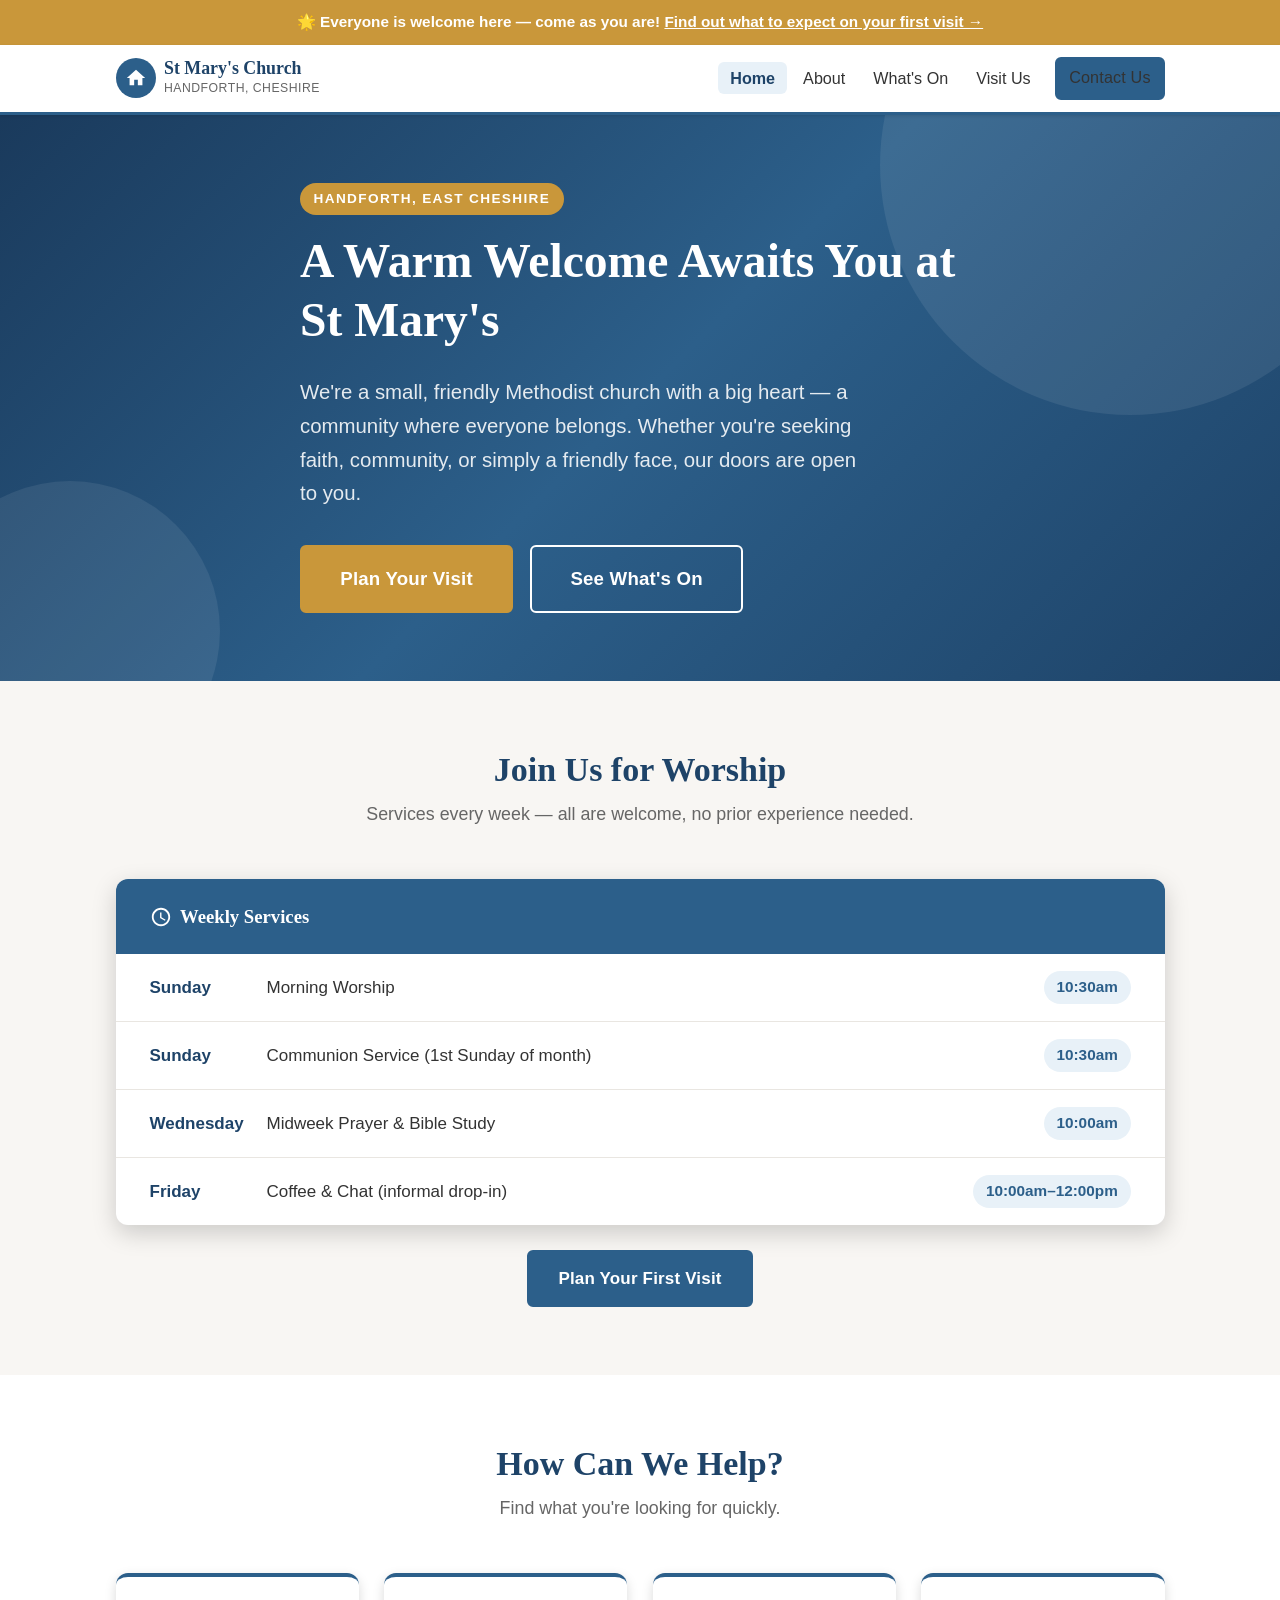
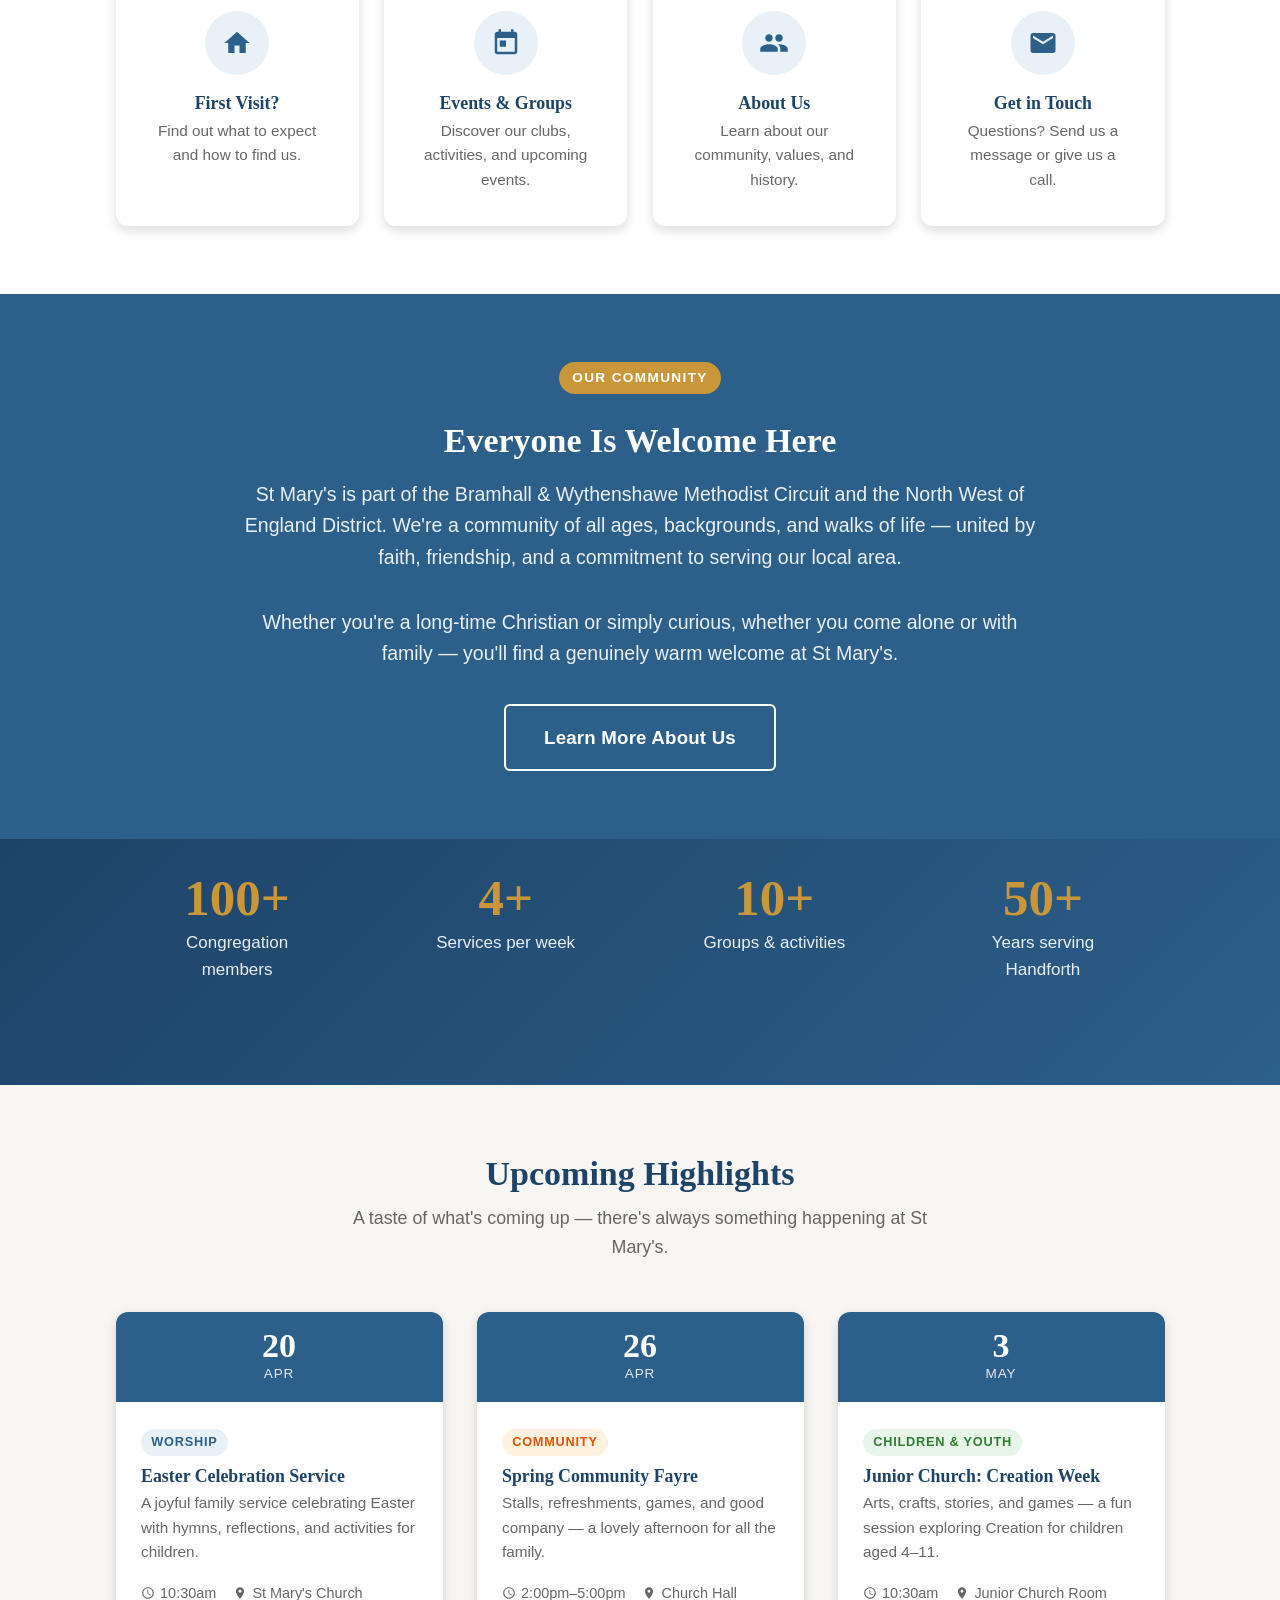
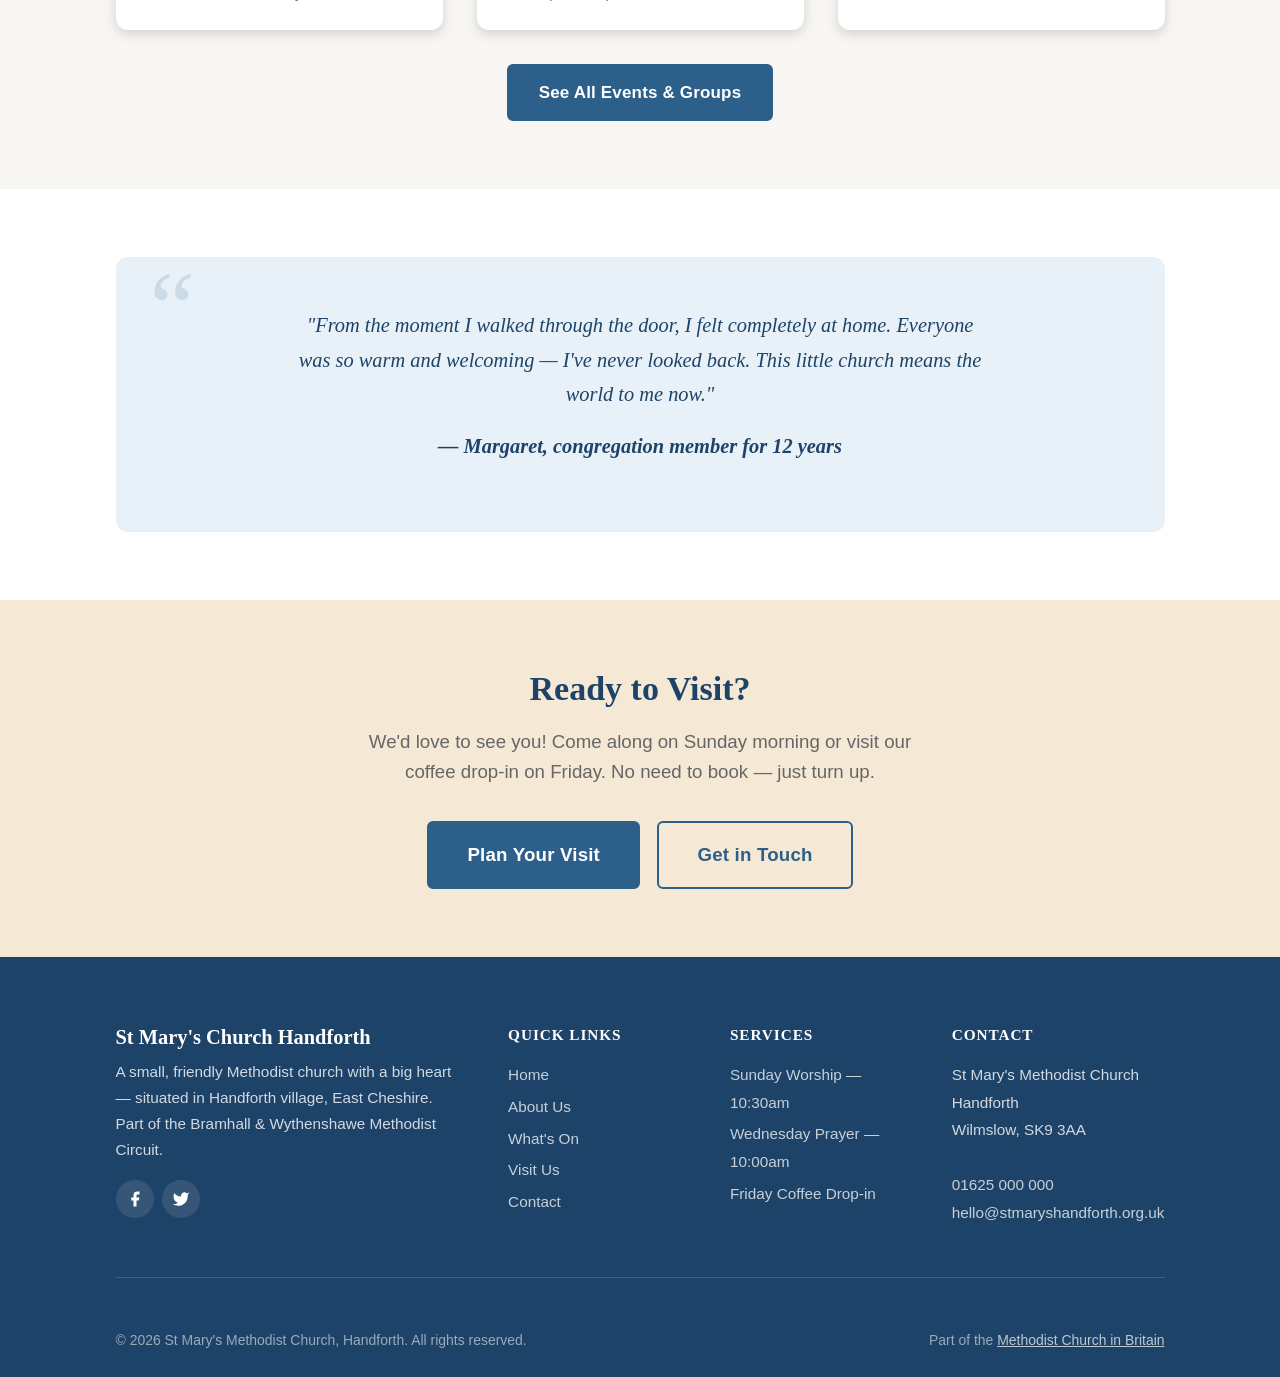
==== index.html @ e6e53d48 "Create multi-page website for St Mary's Church Handforth Agent-Logs-Url: https://github.com/TopG85/s" ====
<!DOCTYPE html>
<html lang="en-GB">
<head>
  <meta charset="UTF-8">
  <meta name="viewport" content="width=device-width, initial-scale=1.0">
  <meta name="description" content="Welcome to St Mary's Church Handforth — a warm, friendly Methodist church in East Cheshire. Join us for Sunday worship, community events, and more.">
  <title>St Mary's Church Handforth | Welcome</title>
  <link rel="stylesheet" href="css/style.css">
  <link rel="preconnect" href="https://fonts.googleapis.com">
</head>
<body>

  <!-- Skip Link -->
  <a class="skip-link" href="#main-content">Skip to main content</a>

  <!-- Notice Bar -->
  <div class="notice-bar" role="banner">
    🌟 Everyone is welcome here — come as you are!
    <a href="visit.html">Find out what to expect on your first visit →</a>
  </div>

  <!-- Navigation -->
  <nav class="site-nav" aria-label="Main navigation">
    <div class="nav-inner">
      <a href="index.html" class="nav-brand" aria-label="St Mary's Church Handforth — Home">
        <div class="nav-brand-icon" aria-hidden="true">
          <svg viewBox="0 0 24 24" xmlns="http://www.w3.org/2000/svg" aria-hidden="true">
            <path d="M12 2L4 9v11h5v-6h6v6h5V9L12 2zm0-2l10 9v13H2V9L12 0z" opacity="0"/>
            <path d="M10 20v-6h4v6h5v-8h3L12 3 2 12h3v8z"/>
          </svg>
        </div>
        <div class="nav-brand-text">
          <strong>St Mary's Church</strong>
          <span>Handforth, Cheshire</span>
        </div>
      </a>

      <button class="nav-toggle" aria-controls="nav-menu" aria-expanded="false" aria-label="Open navigation menu">
        <div class="hamburger" aria-hidden="true">
          <span></span><span></span><span></span>
        </div>
      </button>

      <ul class="nav-links" id="nav-menu" role="list">
        <li><a href="index.html" class="active" aria-current="page">Home</a></li>
        <li><a href="about.html">About</a></li>
        <li><a href="whats-on.html">What's On</a></li>
        <li><a href="visit.html">Visit Us</a></li>
        <li><a href="contact.html" class="btn btn--primary nav-cta">Contact Us</a></li>
      </ul>
    </div>
  </nav>

  <!-- Main Content -->
  <main id="main-content">

    <!-- Hero Section -->
    <section class="hero" aria-labelledby="hero-heading">
      <div class="hero-bg" aria-hidden="true"></div>
      <div class="hero-content container">
        <div class="hero-eyebrow">Handforth, East Cheshire</div>
        <h1 id="hero-heading">A Warm Welcome Awaits You at St Mary's</h1>
        <p class="hero-subtitle">
          We're a small, friendly Methodist church with a big heart — a community
          where everyone belongs. Whether you're seeking faith, community, or
          simply a friendly face, our doors are open to you.
        </p>
        <div class="hero-actions">
          <a href="visit.html" class="btn btn--accent btn--lg">Plan Your Visit</a>
          <a href="whats-on.html" class="btn btn--outline-white btn--lg">See What's On</a>
        </div>
      </div>
    </section>

    <!-- Service Times Banner -->
    <section class="section section--alt" aria-labelledby="services-heading">
      <div class="container">
        <div class="section-header">
          <h2 id="services-heading">Join Us for Worship</h2>
          <p>Services every week — all are welcome, no prior experience needed.</p>
        </div>

        <div class="service-times-panel" role="region" aria-label="Service times">
          <div class="service-times-header">
            <svg viewBox="0 0 24 24" aria-hidden="true">
              <path d="M12 2C6.48 2 2 6.48 2 12s4.48 10 10 10 10-4.48 10-10S17.52 2 12 2zm0 18c-4.41 0-8-3.59-8-8s3.59-8 8-8 8 3.59 8 8-3.59 8-8 8zm.5-13H11v6l5.25 3.15.75-1.23-4.5-2.67V7z"/>
            </svg>
            <h3>Weekly Services</h3>
          </div>
          <div class="service-time-row">
            <span class="service-day">Sunday</span>
            <span class="service-name">Morning Worship</span>
            <span class="service-time-badge">10:30am</span>
          </div>
          <div class="service-time-row">
            <span class="service-day">Sunday</span>
            <span class="service-name">Communion Service (1st Sunday of month)</span>
            <span class="service-time-badge">10:30am</span>
          </div>
          <div class="service-time-row">
            <span class="service-day">Wednesday</span>
            <span class="service-name">Midweek Prayer &amp; Bible Study</span>
            <span class="service-time-badge">10:00am</span>
          </div>
          <div class="service-time-row">
            <span class="service-day">Friday</span>
            <span class="service-name">Coffee &amp; Chat (informal drop-in)</span>
            <span class="service-time-badge">10:00am–12:00pm</span>
          </div>
        </div>

        <p class="text-center" style="margin-top:1.5rem;">
          <a href="visit.html" class="btn btn--primary">Plan Your First Visit</a>
        </p>
      </div>
    </section>

    <!-- Quick Links -->
    <section class="section" aria-labelledby="quick-links-heading">
      <div class="container">
        <div class="section-header">
          <h2 id="quick-links-heading">How Can We Help?</h2>
          <p>Find what you're looking for quickly.</p>
        </div>
        <div class="grid-4">
          <a href="visit.html" class="quick-link-card">
            <div class="quick-link-icon" aria-hidden="true">
              <svg viewBox="0 0 24 24">
                <path d="M10 20v-6h4v6h5v-8h3L12 3 2 12h3v8z"/>
              </svg>
            </div>
            <h3>First Visit?</h3>
            <p>Find out what to expect and how to find us.</p>
          </a>
          <a href="whats-on.html" class="quick-link-card">
            <div class="quick-link-icon" aria-hidden="true">
              <svg viewBox="0 0 24 24">
                <path d="M19 3h-1V1h-2v2H8V1H6v2H5c-1.11 0-2 .9-2 2v14c0 1.1.89 2 2 2h14c1.1 0 2-.9 2-2V5c0-1.1-.9-2-2-2zm0 16H5V8h14v11zM7 10h5v5H7z"/>
              </svg>
            </div>
            <h3>Events &amp; Groups</h3>
            <p>Discover our clubs, activities, and upcoming events.</p>
          </a>
          <a href="about.html" class="quick-link-card">
            <div class="quick-link-icon" aria-hidden="true">
              <svg viewBox="0 0 24 24">
                <path d="M16 11c1.66 0 2.99-1.34 2.99-3S17.66 5 16 5c-1.66 0-3 1.34-3 3s1.34 3 3 3zm-8 0c1.66 0 2.99-1.34 2.99-3S9.66 5 8 5C6.34 5 5 6.34 5 8s1.34 3 3 3zm0 2c-2.33 0-7 1.17-7 3.5V19h14v-2.5c0-2.33-4.67-3.5-7-3.5zm8 0c-.29 0-.62.02-.97.05 1.16.84 1.97 1.97 1.97 3.45V19h6v-2.5c0-2.33-4.67-3.5-7-3.5z"/>
              </svg>
            </div>
            <h3>About Us</h3>
            <p>Learn about our community, values, and history.</p>
          </a>
          <a href="contact.html" class="quick-link-card">
            <div class="quick-link-icon" aria-hidden="true">
              <svg viewBox="0 0 24 24">
                <path d="M20 4H4c-1.1 0-2 .9-2 2v12c0 1.1.9 2 2 2h16c1.1 0 2-.9 2-2V6c0-1.1-.9-2-2-2zm0 4l-8 5-8-5V6l8 5 8-5v2z"/>
              </svg>
            </div>
            <h3>Get in Touch</h3>
            <p>Questions? Send us a message or give us a call.</p>
          </a>
        </div>
      </div>
    </section>

    <!-- Welcome Message -->
    <section class="section section--primary" aria-labelledby="welcome-heading">
      <div class="container">
        <div style="max-width:800px; margin:0 auto; text-align:center;">
          <div class="hero-eyebrow" style="background-color:var(--colour-accent); margin-bottom:1.5rem;">Our Community</div>
          <h2 id="welcome-heading">Everyone Is Welcome Here</h2>
          <p style="font-size:1.15rem; color:rgba(255,255,255,0.9); margin-top:1rem; margin-bottom:2rem;">
            St Mary's is part of the Bramhall &amp; Wythenshawe Methodist Circuit and the North West of England
            District. We're a community of all ages, backgrounds, and walks of life — united by faith,
            friendship, and a commitment to serving our local area.
          </p>
          <p style="font-size:1.15rem; color:rgba(255,255,255,0.9); margin-bottom:2rem;">
            Whether you're a long-time Christian or simply curious, whether you come alone or with family —
            you'll find a genuinely warm welcome at St Mary's.
          </p>
          <a href="about.html" class="btn btn--outline-white btn--lg">Learn More About Us</a>
        </div>
      </div>
    </section>

    <!-- Community Stats -->
    <section class="section section--primary" style="padding-top:0; background: linear-gradient(135deg, #1e4368 0%, #2c5f8a 100%);" aria-label="Community highlights">
      <div class="container">
        <div class="grid-4">
          <div class="stat-item">
            <span class="stat-number">100+</span>
            <span class="stat-label">Congregation members</span>
          </div>
          <div class="stat-item">
            <span class="stat-number">4+</span>
            <span class="stat-label">Services per week</span>
          </div>
          <div class="stat-item">
            <span class="stat-number">10+</span>
            <span class="stat-label">Groups &amp; activities</span>
          </div>
          <div class="stat-item">
            <span class="stat-number">50+</span>
            <span class="stat-label">Years serving Handforth</span>
          </div>
        </div>
      </div>
    </section>

    <!-- Upcoming Highlights -->
    <section class="section section--alt" aria-labelledby="highlights-heading">
      <div class="container">
        <div class="section-header">
          <h2 id="highlights-heading">Upcoming Highlights</h2>
          <p>A taste of what's coming up — there's always something happening at St Mary's.</p>
        </div>

        <div class="grid-3">
          <div class="event-card">
            <div class="event-card-date">
              <div class="day">20</div>
              <div class="month">Apr</div>
            </div>
            <div class="event-card-body">
              <span class="event-tag event-tag--worship">Worship</span>
              <h3>Easter Celebration Service</h3>
              <p style="color:var(--colour-text-muted); font-size:0.9rem;">A joyful family service celebrating Easter with hymns, reflections, and activities for children.</p>
              <div class="event-meta">
                <span>
                  <svg viewBox="0 0 24 24"><path d="M12 2C6.48 2 2 6.48 2 12s4.48 10 10 10 10-4.48 10-10S17.52 2 12 2zm0 18c-4.41 0-8-3.59-8-8s3.59-8 8-8 8 3.59 8 8-3.59 8-8 8zm.5-13H11v6l5.25 3.15.75-1.23-4.5-2.67V7z"/></svg>
                  10:30am
                </span>
                <span>
                  <svg viewBox="0 0 24 24"><path d="M12 2C8.13 2 5 5.13 5 9c0 5.25 7 13 7 13s7-7.75 7-13c0-3.87-3.13-7-7-7zm0 9.5c-1.38 0-2.5-1.12-2.5-2.5s1.12-2.5 2.5-2.5 2.5 1.12 2.5 2.5-1.12 2.5-2.5 2.5z"/></svg>
                  St Mary's Church
                </span>
              </div>
            </div>
          </div>

          <div class="event-card">
            <div class="event-card-date">
              <div class="day">26</div>
              <div class="month">Apr</div>
            </div>
            <div class="event-card-body">
              <span class="event-tag event-tag--community">Community</span>
              <h3>Spring Community Fayre</h3>
              <p style="color:var(--colour-text-muted); font-size:0.9rem;">Stalls, refreshments, games, and good company — a lovely afternoon for all the family.</p>
              <div class="event-meta">
                <span>
                  <svg viewBox="0 0 24 24"><path d="M12 2C6.48 2 2 6.48 2 12s4.48 10 10 10 10-4.48 10-10S17.52 2 12 2zm0 18c-4.41 0-8-3.59-8-8s3.59-8 8-8 8 3.59 8 8-3.59 8-8 8zm.5-13H11v6l5.25 3.15.75-1.23-4.5-2.67V7z"/></svg>
                  2:00pm–5:00pm
                </span>
                <span>
                  <svg viewBox="0 0 24 24"><path d="M12 2C8.13 2 5 5.13 5 9c0 5.25 7 13 7 13s7-7.75 7-13c0-3.87-3.13-7-7-7zm0 9.5c-1.38 0-2.5-1.12-2.5-2.5s1.12-2.5 2.5-2.5 2.5 1.12 2.5 2.5-1.12 2.5-2.5 2.5z"/></svg>
                  Church Hall
                </span>
              </div>
            </div>
          </div>

          <div class="event-card">
            <div class="event-card-date">
              <div class="day">3</div>
              <div class="month">May</div>
            </div>
            <div class="event-card-body">
              <span class="event-tag event-tag--youth">Children &amp; Youth</span>
              <h3>Junior Church: Creation Week</h3>
              <p style="color:var(--colour-text-muted); font-size:0.9rem;">Arts, crafts, stories, and games — a fun session exploring Creation for children aged 4–11.</p>
              <div class="event-meta">
                <span>
                  <svg viewBox="0 0 24 24"><path d="M12 2C6.48 2 2 6.48 2 12s4.48 10 10 10 10-4.48 10-10S17.52 2 12 2zm0 18c-4.41 0-8-3.59-8-8s3.59-8 8-8 8 3.59 8 8-3.59 8-8 8zm.5-13H11v6l5.25 3.15.75-1.23-4.5-2.67V7z"/></svg>
                  10:30am
                </span>
                <span>
                  <svg viewBox="0 0 24 24"><path d="M12 2C8.13 2 5 5.13 5 9c0 5.25 7 13 7 13s7-7.75 7-13c0-3.87-3.13-7-7-7zm0 9.5c-1.38 0-2.5-1.12-2.5-2.5s1.12-2.5 2.5-2.5 2.5 1.12 2.5 2.5-1.12 2.5-2.5 2.5z"/></svg>
                  Junior Church Room
                </span>
              </div>
            </div>
          </div>
        </div>

        <p class="text-center" style="margin-top:2rem;">
          <a href="whats-on.html" class="btn btn--primary">See All Events &amp; Groups</a>
        </p>
      </div>
    </section>

    <!-- Quote / Testimonial -->
    <section class="section" aria-labelledby="quote-heading">
      <div class="container">
        <h2 id="quote-heading" class="visually-hidden">What our community says</h2>
        <div class="quote-block">
          <p>"From the moment I walked through the door, I felt completely at home. Everyone was so warm and welcoming — I've never looked back. This little church means the world to me now."</p>
          <p class="quote-attribution">— Margaret, congregation member for 12 years</p>
        </div>
      </div>
    </section>

    <!-- Call to Action: Plan a Visit -->
    <section class="section section--accent" aria-labelledby="cta-heading">
      <div class="container text-center">
        <h2 id="cta-heading">Ready to Visit?</h2>
        <p style="font-size:1.1rem; color:var(--colour-text-muted); margin:1rem auto 2rem; max-width:560px;">
          We'd love to see you! Come along on Sunday morning or visit our coffee drop-in on Friday.
          No need to book — just turn up.
        </p>
        <div style="display:flex; gap:1rem; justify-content:center; flex-wrap:wrap;">
          <a href="visit.html" class="btn btn--primary btn--lg">Plan Your Visit</a>
          <a href="contact.html" class="btn btn--outline btn--lg">Get in Touch</a>
        </div>
      </div>
    </section>

  </main>

  <!-- Footer -->
  <footer class="site-footer" role="contentinfo">
    <div class="container">
      <div class="footer-grid">
        <div class="footer-brand">
          <h3>St Mary's Church Handforth</h3>
          <p>A small, friendly Methodist church with a big heart — situated in Handforth village, East Cheshire. Part of the Bramhall &amp; Wythenshawe Methodist Circuit.</p>
          <div class="footer-social" aria-label="Social media links">
            <a href="#" aria-label="Facebook" title="Visit our Facebook page">
              <svg viewBox="0 0 24 24" aria-hidden="true"><path d="M18 2h-3a5 5 0 00-5 5v3H7v4h3v8h4v-8h3l1-4h-4V7a1 1 0 011-1h3z"/></svg>
            </a>
            <a href="#" aria-label="Twitter / X" title="Follow us on Twitter">
              <svg viewBox="0 0 24 24" aria-hidden="true"><path d="M23 3a10.9 10.9 0 01-3.14 1.53 4.48 4.48 0 00-7.86 3v1A10.66 10.66 0 013 4s-4 9 5 13a11.64 11.64 0 01-7 2c9 5 20 0 20-11.5a4.5 4.5 0 00-.08-.83A7.72 7.72 0 0023 3z"/></svg>
            </a>
          </div>
        </div>
        <div class="footer-col">
          <h4>Quick Links</h4>
          <ul>
            <li><a href="index.html">Home</a></li>
            <li><a href="about.html">About Us</a></li>
            <li><a href="whats-on.html">What's On</a></li>
            <li><a href="visit.html">Visit Us</a></li>
            <li><a href="contact.html">Contact</a></li>
          </ul>
        </div>
        <div class="footer-col">
          <h4>Services</h4>
          <ul>
            <li><a href="visit.html#services">Sunday Worship — 10:30am</a></li>
            <li><a href="visit.html#services">Wednesday Prayer — 10:00am</a></li>
            <li><a href="visit.html#services">Friday Coffee Drop-in</a></li>
          </ul>
        </div>
        <div class="footer-col">
          <h4>Contact</h4>
          <address>
            St Mary's Methodist Church<br>
            Handforth<br>
            Wilmslow, SK9 3AA<br><br>
            <a href="tel:+441625000000">01625 000 000</a><br>
            <a href="mailto:hello@stmaryshandforth.org.uk">hello@stmaryshandforth.org.uk</a>
          </address>
        </div>
      </div>
      <div class="footer-bottom">
        <p>© <span id="footer-year">2025</span> St Mary's Methodist Church, Handforth. All rights reserved.</p>
        <p>Part of the <a href="https://www.methodist.org.uk" style="color:rgba(255,255,255,0.7);" target="_blank" rel="noopener noreferrer">Methodist Church in Britain</a></p>
      </div>
    </div>
  </footer>

  <script src="js/main.js"></script>
  <script>
    document.getElementById('footer-year').textContent = new Date().getFullYear();
  </script>
</body>
</html>
---- css/style.css ----
/* ==========================================================================
   St Mary's Church Handforth - Main Stylesheet
   ========================================================================== */

/* --------------------------------------------------------------------------
   CSS Custom Properties (Design Tokens)
   -------------------------------------------------------------------------- */
:root {
  /* Colours */
  --colour-primary:     #2c5f8a;   /* Deep church blue */
  --colour-primary-dk:  #1e4368;
  --colour-primary-lt:  #e8f1f8;
  --colour-accent:      #c9973a;   /* Warm gold */
  --colour-accent-lt:   #f5e9d5;
  --colour-white:       #ffffff;
  --colour-off-white:   #f8f6f3;
  --colour-light-grey:  #e9e6e1;
  --colour-mid-grey:    #787068;
  --colour-dark:        #2a2520;
  --colour-text:        #333333;
  --colour-text-muted:  #666666;
  --colour-success:     #2e7d32;
  --colour-error:       #c62828;

  /* Typography */
  --font-heading:  'Georgia', 'Times New Roman', serif;
  --font-body:     'Segoe UI', Arial, Helvetica, sans-serif;

  /* Spacing */
  --space-xs:   0.25rem;
  --space-sm:   0.5rem;
  --space-md:   1rem;
  --space-lg:   1.5rem;
  --space-xl:   2rem;
  --space-2xl:  3rem;
  --space-3xl:  4rem;

  /* Sizes */
  --max-width:          1100px;
  --nav-height:         70px;
  --border-radius:      6px;
  --border-radius-lg:   12px;

  /* Shadows */
  --shadow-sm:  0 1px 3px rgba(0,0,0,0.12);
  --shadow-md:  0 4px 12px rgba(0,0,0,0.15);
  --shadow-lg:  0 8px 24px rgba(0,0,0,0.18);
  --shadow-focus: 0 0 0 3px rgba(44,95,138,0.4);

  /* Transitions */
  --transition: 0.2s ease;
}

/* --------------------------------------------------------------------------
   Reset & Base
   -------------------------------------------------------------------------- */
*, *::before, *::after {
  box-sizing: border-box;
  margin: 0;
  padding: 0;
}

html {
  scroll-behavior: smooth;
  font-size: 17px; /* slightly larger base for accessibility */
}

body {
  font-family: var(--font-body);
  color: var(--colour-text);
  background-color: var(--colour-white);
  line-height: 1.6;
  -webkit-font-smoothing: antialiased;
}

img {
  max-width: 100%;
  height: auto;
  display: block;
}

a {
  color: var(--colour-primary);
  text-decoration: underline;
}

a:hover {
  color: var(--colour-primary-dk);
}

a:focus-visible {
  outline: 3px solid var(--colour-primary);
  outline-offset: 2px;
  border-radius: 2px;
}

ul, ol {
  list-style: none;
}

h1, h2, h3, h4, h5, h6 {
  font-family: var(--font-heading);
  line-height: 1.25;
  color: var(--colour-primary-dk);
}

h1 { font-size: clamp(1.8rem, 4vw, 2.8rem); }
h2 { font-size: clamp(1.4rem, 3vw, 2rem); }
h3 { font-size: clamp(1.1rem, 2.5vw, 1.4rem); }
h4 { font-size: 1.1rem; }

p { margin-bottom: var(--space-md); }
p:last-child { margin-bottom: 0; }

/* --------------------------------------------------------------------------
   Skip Link (Accessibility)
   -------------------------------------------------------------------------- */
.skip-link {
  position: absolute;
  top: -100%;
  left: 0;
  background: var(--colour-primary);
  color: var(--colour-white);
  padding: var(--space-sm) var(--space-md);
  z-index: 9999;
  text-decoration: none;
  font-weight: 600;
  border-radius: 0 0 var(--border-radius) 0;
}

.skip-link:focus {
  top: 0;
}

/* --------------------------------------------------------------------------
   Layout Utilities
   -------------------------------------------------------------------------- */
.container {
  max-width: var(--max-width);
  margin: 0 auto;
  padding: 0 var(--space-lg);
}

.section {
  padding: var(--space-3xl) 0;
}

.section--alt {
  background-color: var(--colour-off-white);
}

.section--primary {
  background-color: var(--colour-primary);
  color: var(--colour-white);
}

.section--primary h2,
.section--primary h3,
.section--primary p {
  color: var(--colour-white);
}

.section--accent {
  background-color: var(--colour-accent-lt);
}

.section-header {
  text-align: center;
  margin-bottom: var(--space-2xl);
}

.section-header h2 {
  margin-bottom: var(--space-sm);
}

.section-header p {
  color: var(--colour-text-muted);
  font-size: 1.05rem;
  max-width: 600px;
  margin: 0 auto;
}

.section--primary .section-header p {
  color: rgba(255,255,255,0.85);
}

.grid-2 {
  display: grid;
  grid-template-columns: repeat(auto-fit, minmax(280px, 1fr));
  gap: var(--space-xl);
}

.grid-3 {
  display: grid;
  grid-template-columns: repeat(auto-fit, minmax(240px, 1fr));
  gap: var(--space-xl);
}

.grid-4 {
  display: grid;
  grid-template-columns: repeat(auto-fit, minmax(200px, 1fr));
  gap: var(--space-lg);
}

.flex-center {
  display: flex;
  align-items: center;
  justify-content: center;
}

.flex-between {
  display: flex;
  align-items: center;
  justify-content: space-between;
}

.text-center { text-align: center; }
.text-muted  { color: var(--colour-text-muted); }

/* --------------------------------------------------------------------------
   Buttons
   -------------------------------------------------------------------------- */
.btn {
  display: inline-block;
  padding: 0.75rem 1.75rem;
  border-radius: var(--border-radius);
  font-family: var(--font-body);
  font-size: 1rem;
  font-weight: 600;
  text-decoration: none;
  border: 2px solid transparent;
  cursor: pointer;
  transition: background-color var(--transition), color var(--transition),
              border-color var(--transition), box-shadow var(--transition);
  letter-spacing: 0.01em;
}

.btn:focus-visible {
  box-shadow: var(--shadow-focus);
  outline: none;
}

.btn--primary {
  background-color: var(--colour-primary);
  color: var(--colour-white);
  border-color: var(--colour-primary);
}

.btn--primary:hover {
  background-color: var(--colour-primary-dk);
  border-color: var(--colour-primary-dk);
  color: var(--colour-white);
}

.btn--accent {
  background-color: var(--colour-accent);
  color: var(--colour-white);
  border-color: var(--colour-accent);
}

.btn--accent:hover {
  background-color: #b5832e;
  border-color: #b5832e;
  color: var(--colour-white);
}

.btn--outline {
  background-color: transparent;
  color: var(--colour-primary);
  border-color: var(--colour-primary);
}

.btn--outline:hover {
  background-color: var(--colour-primary);
  color: var(--colour-white);
}

.btn--outline-white {
  background-color: transparent;
  color: var(--colour-white);
  border-color: var(--colour-white);
}

.btn--outline-white:hover {
  background-color: var(--colour-white);
  color: var(--colour-primary);
}

.btn--lg {
  padding: 1rem 2.25rem;
  font-size: 1.1rem;
}

/* --------------------------------------------------------------------------
   Navigation
   -------------------------------------------------------------------------- */
.site-nav {
  position: sticky;
  top: 0;
  z-index: 1000;
  background-color: var(--colour-white);
  border-bottom: 3px solid var(--colour-primary);
  box-shadow: var(--shadow-sm);
  height: var(--nav-height);
}

.nav-inner {
  max-width: var(--max-width);
  margin: 0 auto;
  padding: 0 var(--space-lg);
  height: 100%;
  display: flex;
  align-items: center;
  justify-content: space-between;
}

.nav-brand {
  display: flex;
  align-items: center;
  gap: var(--space-sm);
  text-decoration: none;
  color: var(--colour-primary-dk);
}

.nav-brand-icon {
  width: 40px;
  height: 40px;
  background-color: var(--colour-primary);
  border-radius: 50%;
  display: flex;
  align-items: center;
  justify-content: center;
  flex-shrink: 0;
}

.nav-brand-icon svg {
  width: 22px;
  height: 22px;
  fill: var(--colour-white);
}

.nav-brand-text {
  display: flex;
  flex-direction: column;
}

.nav-brand-text strong {
  font-family: var(--font-heading);
  font-size: 1.05rem;
  line-height: 1.2;
  color: var(--colour-primary-dk);
}

.nav-brand-text span {
  font-size: 0.72rem;
  color: var(--colour-text-muted);
  letter-spacing: 0.04em;
  text-transform: uppercase;
}

.nav-links {
  display: flex;
  align-items: center;
  gap: var(--space-xs);
}

.nav-links a {
  text-decoration: none;
  color: var(--colour-text);
  font-size: 0.95rem;
  font-weight: 500;
  padding: 0.4rem 0.7rem;
  border-radius: var(--border-radius);
  transition: background-color var(--transition), color var(--transition);
}

.nav-links a:hover,
.nav-links a.active {
  background-color: var(--colour-primary-lt);
  color: var(--colour-primary-dk);
}

.nav-links a.active {
  font-weight: 600;
}

.nav-cta {
  margin-left: var(--space-sm);
}

/* Hamburger */
.nav-toggle {
  display: none;
  background: none;
  border: none;
  cursor: pointer;
  padding: var(--space-sm);
  border-radius: var(--border-radius);
  transition: background-color var(--transition);
}

.nav-toggle:hover {
  background-color: var(--colour-primary-lt);
}

.nav-toggle:focus-visible {
  box-shadow: var(--shadow-focus);
  outline: none;
}

.hamburger {
  display: flex;
  flex-direction: column;
  gap: 5px;
  width: 24px;
}

.hamburger span {
  display: block;
  height: 2px;
  background-color: var(--colour-primary-dk);
  border-radius: 2px;
  transition: transform var(--transition), opacity var(--transition);
}

.nav-toggle[aria-expanded="true"] .hamburger span:nth-child(1) {
  transform: translateY(7px) rotate(45deg);
}
.nav-toggle[aria-expanded="true"] .hamburger span:nth-child(2) {
  opacity: 0;
}
.nav-toggle[aria-expanded="true"] .hamburger span:nth-child(3) {
  transform: translateY(-7px) rotate(-45deg);
}

/* --------------------------------------------------------------------------
   Mobile Navigation
   -------------------------------------------------------------------------- */
@media (max-width: 768px) {
  .nav-toggle {
    display: block;
  }

  .nav-links {
    display: none;
    position: absolute;
    top: var(--nav-height);
    left: 0;
    right: 0;
    background-color: var(--colour-white);
    flex-direction: column;
    align-items: stretch;
    padding: var(--space-md);
    border-bottom: 3px solid var(--colour-primary);
    box-shadow: var(--shadow-md);
    gap: var(--space-xs);
  }

  .nav-links.is-open {
    display: flex;
  }

  .nav-links a {
    padding: 0.75rem var(--space-md);
    font-size: 1rem;
    border-radius: var(--border-radius);
  }

  .nav-cta {
    margin-left: 0;
    margin-top: var(--space-sm);
  }

  .nav-cta .btn {
    display: block;
    text-align: center;
    width: 100%;
  }
}

/* --------------------------------------------------------------------------
   Hero Section
   -------------------------------------------------------------------------- */
.hero {
  position: relative;
  min-height: 520px;
  display: flex;
  align-items: center;
  background-color: var(--colour-primary-dk);
  overflow: hidden;
}

.hero-bg {
  position: absolute;
  inset: 0;
  background: linear-gradient(135deg, #1a3a5c 0%, #2c5f8a 50%, #1e4368 100%);
}

/* Decorative circles */
.hero-bg::before,
.hero-bg::after {
  content: '';
  position: absolute;
  border-radius: 50%;
  opacity: 0.08;
  background-color: var(--colour-white);
}
.hero-bg::before {
  width: 500px;
  height: 500px;
  top: -200px;
  right: -100px;
}
.hero-bg::after {
  width: 300px;
  height: 300px;
  bottom: -100px;
  left: -80px;
}

.hero-content {
  position: relative;
  z-index: 1;
  max-width: var(--max-width);
  margin: 0 auto;
  padding: var(--space-3xl) var(--space-lg);
  color: var(--colour-white);
}

.hero-eyebrow {
  display: inline-block;
  background-color: var(--colour-accent);
  color: var(--colour-white);
  font-size: 0.8rem;
  font-weight: 700;
  letter-spacing: 0.1em;
  text-transform: uppercase;
  padding: 0.3rem 0.8rem;
  border-radius: 20px;
  margin-bottom: var(--space-md);
}

.hero h1 {
  color: var(--colour-white);
  max-width: 680px;
  margin-bottom: var(--space-lg);
}

.hero-subtitle {
  font-size: 1.2rem;
  color: rgba(255,255,255,0.88);
  max-width: 560px;
  margin-bottom: var(--space-xl);
  line-height: 1.65;
}

.hero-actions {
  display: flex;
  gap: var(--space-md);
  flex-wrap: wrap;
}

/* Page Hero (smaller, for inner pages) */
.page-hero {
  background: linear-gradient(135deg, #1a3a5c 0%, #2c5f8a 100%);
  padding: var(--space-3xl) 0;
  color: var(--colour-white);
  text-align: center;
}

.page-hero h1 {
  color: var(--colour-white);
  margin-bottom: var(--space-sm);
}

.page-hero p {
  color: rgba(255,255,255,0.85);
  font-size: 1.1rem;
  max-width: 560px;
  margin: 0 auto;
}

/* --------------------------------------------------------------------------
   Card Components
   -------------------------------------------------------------------------- */
.card {
  background-color: var(--colour-white);
  border-radius: var(--border-radius-lg);
  box-shadow: var(--shadow-md);
  overflow: hidden;
  transition: transform var(--transition), box-shadow var(--transition);
}

.card:hover {
  transform: translateY(-3px);
  box-shadow: var(--shadow-lg);
}

.card-body {
  padding: var(--space-xl);
}

.card-icon {
  width: 56px;
  height: 56px;
  border-radius: 50%;
  background-color: var(--colour-primary-lt);
  display: flex;
  align-items: center;
  justify-content: center;
  margin-bottom: var(--space-md);
  flex-shrink: 0;
}

.card-icon svg {
  width: 26px;
  height: 26px;
  fill: var(--colour-primary);
}

.card h3 {
  margin-bottom: var(--space-sm);
}

.card p {
  color: var(--colour-text-muted);
  font-size: 0.95rem;
}

/* --------------------------------------------------------------------------
   Service Times Panel
   -------------------------------------------------------------------------- */
.service-times-panel {
  background-color: var(--colour-white);
  border-radius: var(--border-radius-lg);
  box-shadow: var(--shadow-lg);
  overflow: hidden;
}

.service-times-header {
  background-color: var(--colour-primary);
  color: var(--colour-white);
  padding: var(--space-lg) var(--space-xl);
  display: flex;
  align-items: center;
  gap: var(--space-sm);
}

.service-times-header svg {
  width: 22px;
  height: 22px;
  fill: var(--colour-white);
  flex-shrink: 0;
}

.service-times-header h3 {
  color: var(--colour-white);
  font-size: 1.1rem;
}

.service-time-row {
  display: flex;
  align-items: center;
  justify-content: space-between;
  padding: var(--space-md) var(--space-xl);
  border-bottom: 1px solid var(--colour-light-grey);
  gap: var(--space-md);
  flex-wrap: wrap;
}

.service-time-row:last-child {
  border-bottom: none;
}

.service-day {
  font-weight: 700;
  color: var(--colour-primary-dk);
  min-width: 100px;
}

.service-name {
  flex: 1;
  color: var(--colour-text);
}

.service-time-badge {
  background-color: var(--colour-primary-lt);
  color: var(--colour-primary);
  font-weight: 600;
  font-size: 0.9rem;
  padding: 0.25rem 0.75rem;
  border-radius: 20px;
  white-space: nowrap;
}

/* --------------------------------------------------------------------------
   Quick Links (Home)
   -------------------------------------------------------------------------- */
.quick-link-card {
  background-color: var(--colour-white);
  border-radius: var(--border-radius-lg);
  padding: var(--space-xl);
  text-align: center;
  box-shadow: var(--shadow-md);
  text-decoration: none;
  color: inherit;
  transition: transform var(--transition), box-shadow var(--transition);
  display: block;
  border-top: 4px solid var(--colour-primary);
}

.quick-link-card:hover {
  transform: translateY(-4px);
  box-shadow: var(--shadow-lg);
  color: inherit;
}

.quick-link-icon {
  width: 64px;
  height: 64px;
  border-radius: 50%;
  background-color: var(--colour-primary-lt);
  display: flex;
  align-items: center;
  justify-content: center;
  margin: 0 auto var(--space-md);
}

.quick-link-icon svg {
  width: 30px;
  height: 30px;
  fill: var(--colour-primary);
}

.quick-link-card h3 {
  font-size: 1.05rem;
  margin-bottom: var(--space-xs);
}

.quick-link-card p {
  color: var(--colour-text-muted);
  font-size: 0.9rem;
  margin: 0;
}

/* --------------------------------------------------------------------------
   Welcome Banner
   -------------------------------------------------------------------------- */
.welcome-banner {
  background-color: var(--colour-accent-lt);
  border-left: 5px solid var(--colour-accent);
  border-radius: var(--border-radius);
  padding: var(--space-xl);
  margin-bottom: var(--space-2xl);
}

.welcome-banner h3 {
  color: var(--colour-accent);
  margin-bottom: var(--space-sm);
}

/* --------------------------------------------------------------------------
   Event Cards
   -------------------------------------------------------------------------- */
.event-card {
  background-color: var(--colour-white);
  border-radius: var(--border-radius-lg);
  box-shadow: var(--shadow-md);
  overflow: hidden;
  display: flex;
  flex-direction: column;
  transition: transform var(--transition), box-shadow var(--transition);
}

.event-card:hover {
  transform: translateY(-3px);
  box-shadow: var(--shadow-lg);
}

.event-card-date {
  background-color: var(--colour-primary);
  color: var(--colour-white);
  text-align: center;
  padding: var(--space-md);
  min-width: 80px;
}

.event-card-date .day {
  font-size: 2rem;
  font-weight: 700;
  font-family: var(--font-heading);
  line-height: 1;
}

.event-card-date .month {
  font-size: 0.8rem;
  text-transform: uppercase;
  letter-spacing: 0.06em;
  opacity: 0.85;
}

.event-card-body {
  padding: var(--space-lg);
  flex: 1;
}

.event-tag {
  display: inline-block;
  background-color: var(--colour-primary-lt);
  color: var(--colour-primary);
  font-size: 0.75rem;
  font-weight: 700;
  letter-spacing: 0.06em;
  text-transform: uppercase;
  padding: 0.2rem 0.6rem;
  border-radius: 20px;
  margin-bottom: var(--space-sm);
}

.event-tag--youth { background-color: #e8f5e9; color: #2e7d32; }
.event-tag--community { background-color: #fff3e0; color: #e65100; }
.event-tag--worship { background-color: var(--colour-primary-lt); color: var(--colour-primary); }
.event-tag--social { background-color: #fce4ec; color: #c62828; }
.event-tag--prayer { background-color: #f3e5f5; color: #6a1b9a; }

.event-card h3 {
  font-size: 1.05rem;
  margin-bottom: var(--space-xs);
}

.event-meta {
  display: flex;
  gap: var(--space-md);
  margin-top: var(--space-sm);
  flex-wrap: wrap;
}

.event-meta span {
  display: flex;
  align-items: center;
  gap: 0.3rem;
  font-size: 0.85rem;
  color: var(--colour-text-muted);
}

.event-meta svg {
  width: 14px;
  height: 14px;
  fill: var(--colour-text-muted);
  flex-shrink: 0;
}

/* Horizontal event card layout */
.event-card--horizontal {
  flex-direction: row;
}

.event-card--horizontal .event-card-date {
  display: flex;
  flex-direction: column;
  align-items: center;
  justify-content: center;
}

/* --------------------------------------------------------------------------
   Group Cards (What's On)
   -------------------------------------------------------------------------- */
.group-card {
  background-color: var(--colour-white);
  border-radius: var(--border-radius-lg);
  padding: var(--space-xl);
  box-shadow: var(--shadow-md);
  border-top: 4px solid var(--colour-primary);
}

.group-card--accent { border-top-color: var(--colour-accent); }
.group-card--green  { border-top-color: #2e7d32; }
.group-card--purple { border-top-color: #6a1b9a; }
.group-card--orange { border-top-color: #e65100; }

.group-card h3 {
  margin-bottom: var(--space-xs);
}

.group-card .group-when {
  font-size: 0.9rem;
  color: var(--colour-primary);
  font-weight: 600;
  margin-bottom: var(--space-md);
}

.group-card p {
  color: var(--colour-text-muted);
  font-size: 0.95rem;
}

/* --------------------------------------------------------------------------
   Visit Us - Info Boxes
   -------------------------------------------------------------------------- */
.info-box {
  background-color: var(--colour-white);
  border-radius: var(--border-radius-lg);
  padding: var(--space-xl);
  box-shadow: var(--shadow-md);
}

.info-box h3 {
  display: flex;
  align-items: center;
  gap: var(--space-sm);
  margin-bottom: var(--space-md);
  padding-bottom: var(--space-sm);
  border-bottom: 2px solid var(--colour-primary-lt);
}

.info-box h3 svg {
  width: 22px;
  height: 22px;
  fill: var(--colour-primary);
  flex-shrink: 0;
}

.info-list {
  display: flex;
  flex-direction: column;
  gap: var(--space-sm);
}

.info-list li {
  display: flex;
  align-items: flex-start;
  gap: var(--space-sm);
  font-size: 0.95rem;
  line-height: 1.5;
}

.info-list li::before {
  content: '✓';
  color: var(--colour-primary);
  font-weight: 700;
  flex-shrink: 0;
  margin-top: 0.1em;
}

/* --------------------------------------------------------------------------
   Map Placeholder
   -------------------------------------------------------------------------- */
.map-container {
  border-radius: var(--border-radius-lg);
  overflow: hidden;
  box-shadow: var(--shadow-md);
  position: relative;
  background-color: var(--colour-primary-lt);
  min-height: 380px;
}

.map-container iframe {
  width: 100%;
  height: 380px;
  border: none;
  display: block;
}

.map-placeholder {
  display: flex;
  flex-direction: column;
  align-items: center;
  justify-content: center;
  height: 380px;
  text-align: center;
  padding: var(--space-xl);
  gap: var(--space-md);
}

.map-placeholder svg {
  width: 56px;
  height: 56px;
  fill: var(--colour-primary);
  opacity: 0.5;
}

.map-placeholder p {
  color: var(--colour-text-muted);
  font-size: 0.95rem;
}

.map-placeholder a {
  font-weight: 600;
}

/* --------------------------------------------------------------------------
   Contact Form
   -------------------------------------------------------------------------- */
.contact-form {
  background-color: var(--colour-white);
  border-radius: var(--border-radius-lg);
  padding: var(--space-2xl);
  box-shadow: var(--shadow-md);
}

.form-group {
  margin-bottom: var(--space-lg);
}

.form-group label {
  display: block;
  font-weight: 600;
  margin-bottom: var(--space-xs);
  color: var(--colour-primary-dk);
  font-size: 0.95rem;
}

.form-group label .required {
  color: var(--colour-error);
  margin-left: 0.2rem;
}

.form-control {
  display: block;
  width: 100%;
  padding: 0.7rem var(--space-md);
  border: 2px solid var(--colour-light-grey);
  border-radius: var(--border-radius);
  font-family: var(--font-body);
  font-size: 1rem;
  color: var(--colour-text);
  background-color: var(--colour-white);
  transition: border-color var(--transition), box-shadow var(--transition);
}

.form-control:focus {
  border-color: var(--colour-primary);
  box-shadow: var(--shadow-focus);
  outline: none;
}

textarea.form-control {
  resize: vertical;
  min-height: 140px;
}

.form-row {
  display: grid;
  grid-template-columns: 1fr 1fr;
  gap: var(--space-lg);
}

.form-success {
  display: none;
  background-color: #e8f5e9;
  border: 2px solid #2e7d32;
  border-radius: var(--border-radius);
  padding: var(--space-lg);
  text-align: center;
  color: var(--colour-success);
  font-weight: 600;
  margin-top: var(--space-md);
}

.form-success.is-visible {
  display: block;
}

/* --------------------------------------------------------------------------
   Contact Detail Cards
   -------------------------------------------------------------------------- */
.contact-detail-card {
  display: flex;
  align-items: flex-start;
  gap: var(--space-md);
  background-color: var(--colour-white);
  border-radius: var(--border-radius-lg);
  padding: var(--space-xl);
  box-shadow: var(--shadow-md);
}

.contact-detail-icon {
  width: 48px;
  height: 48px;
  border-radius: 50%;
  background-color: var(--colour-primary-lt);
  display: flex;
  align-items: center;
  justify-content: center;
  flex-shrink: 0;
}

.contact-detail-icon svg {
  width: 22px;
  height: 22px;
  fill: var(--colour-primary);
}

.contact-detail-card h4 {
  color: var(--colour-primary-dk);
  margin-bottom: var(--space-xs);
  font-size: 0.95rem;
  text-transform: uppercase;
  letter-spacing: 0.04em;
}

.contact-detail-card p, .contact-detail-card a {
  color: var(--colour-text);
  font-size: 0.95rem;
  text-decoration: none;
  line-height: 1.5;
}

.contact-detail-card a:hover {
  text-decoration: underline;
}

/* --------------------------------------------------------------------------
   Testimonial / Quote
   -------------------------------------------------------------------------- */
.quote-block {
  background-color: var(--colour-primary-lt);
  border-radius: var(--border-radius-lg);
  padding: var(--space-2xl);
  text-align: center;
  position: relative;
}

.quote-block::before {
  content: '\201C';
  font-family: var(--font-heading);
  font-size: 6rem;
  color: var(--colour-primary);
  opacity: 0.15;
  position: absolute;
  top: 0;
  left: var(--space-xl);
  line-height: 1;
}

.quote-block p {
  font-size: 1.2rem;
  font-family: var(--font-heading);
  color: var(--colour-primary-dk);
  font-style: italic;
  line-height: 1.7;
  max-width: 700px;
  margin: 0 auto var(--space-md);
}

.quote-attribution {
  font-size: 0.9rem;
  font-weight: 600;
  color: var(--colour-text-muted);
}

/* --------------------------------------------------------------------------
   Values Section
   -------------------------------------------------------------------------- */
.value-item {
  display: flex;
  gap: var(--space-md);
  align-items: flex-start;
  padding: var(--space-lg);
  background-color: var(--colour-white);
  border-radius: var(--border-radius-lg);
  box-shadow: var(--shadow-sm);
}

.value-icon {
  font-size: 2rem;
  flex-shrink: 0;
  line-height: 1;
}

.value-item h3 {
  font-size: 1.05rem;
  margin-bottom: var(--space-xs);
}

.value-item p {
  color: var(--colour-text-muted);
  font-size: 0.9rem;
  margin: 0;
}

/* --------------------------------------------------------------------------
   History / Timeline
   -------------------------------------------------------------------------- */
.timeline {
  position: relative;
  padding-left: 2rem;
}

.timeline::before {
  content: '';
  position: absolute;
  left: 0.4rem;
  top: 0;
  bottom: 0;
  width: 2px;
  background-color: var(--colour-primary-lt);
}

.timeline-item {
  position: relative;
  padding-bottom: var(--space-2xl);
}

.timeline-item:last-child {
  padding-bottom: 0;
}

.timeline-item::before {
  content: '';
  position: absolute;
  left: -1.7rem;
  top: 0.3rem;
  width: 14px;
  height: 14px;
  border-radius: 50%;
  background-color: var(--colour-primary);
  border: 2px solid var(--colour-white);
  box-shadow: 0 0 0 2px var(--colour-primary);
}

.timeline-year {
  font-weight: 700;
  color: var(--colour-primary);
  font-size: 0.9rem;
  letter-spacing: 0.05em;
  margin-bottom: var(--space-xs);
}

.timeline-item h3 {
  font-size: 1rem;
  margin-bottom: var(--space-xs);
}

.timeline-item p {
  color: var(--colour-text-muted);
  font-size: 0.9rem;
  margin: 0;
}

/* --------------------------------------------------------------------------
   FAQ / Accordion
   -------------------------------------------------------------------------- */
.faq-item {
  border: 1px solid var(--colour-light-grey);
  border-radius: var(--border-radius);
  overflow: hidden;
  margin-bottom: var(--space-sm);
}

.faq-question {
  width: 100%;
  text-align: left;
  background-color: var(--colour-white);
  border: none;
  padding: var(--space-lg);
  font-family: var(--font-body);
  font-size: 1rem;
  font-weight: 600;
  color: var(--colour-primary-dk);
  cursor: pointer;
  display: flex;
  align-items: center;
  justify-content: space-between;
  gap: var(--space-md);
  transition: background-color var(--transition);
}

.faq-question:hover {
  background-color: var(--colour-primary-lt);
}

.faq-question:focus-visible {
  box-shadow: var(--shadow-focus);
  outline: none;
}

.faq-arrow {
  width: 20px;
  height: 20px;
  fill: var(--colour-primary);
  flex-shrink: 0;
  transition: transform var(--transition);
}

.faq-item.is-open .faq-arrow {
  transform: rotate(180deg);
}

.faq-answer {
  max-height: 0;
  overflow: hidden;
  transition: max-height 0.3s ease;
  background-color: var(--colour-off-white);
}

.faq-answer-inner {
  padding: var(--space-lg);
  color: var(--colour-text-muted);
  font-size: 0.95rem;
  line-height: 1.7;
}

.faq-item.is-open .faq-answer {
  max-height: 400px;
}

/* --------------------------------------------------------------------------
   Breadcrumb
   -------------------------------------------------------------------------- */
.breadcrumb {
  padding: var(--space-sm) 0;
  font-size: 0.85rem;
  color: var(--colour-text-muted);
  background-color: var(--colour-off-white);
  border-bottom: 1px solid var(--colour-light-grey);
}

.breadcrumb ol {
  display: flex;
  align-items: center;
  gap: 0.4rem;
  flex-wrap: wrap;
}

.breadcrumb li::after {
  content: '›';
  margin-left: 0.4rem;
  color: var(--colour-mid-grey);
}

.breadcrumb li:last-child::after {
  display: none;
}

.breadcrumb a {
  color: var(--colour-primary);
  text-decoration: none;
}

.breadcrumb a:hover {
  text-decoration: underline;
}

.breadcrumb [aria-current="page"] {
  color: var(--colour-text);
  font-weight: 500;
}

/* --------------------------------------------------------------------------
   Footer
   -------------------------------------------------------------------------- */
.site-footer {
  background-color: var(--colour-primary-dk);
  color: rgba(255,255,255,0.8);
  padding: var(--space-3xl) 0 var(--space-lg);
}

.footer-grid {
  display: grid;
  grid-template-columns: 2fr 1fr 1fr 1fr;
  gap: var(--space-2xl);
  margin-bottom: var(--space-2xl);
  padding-bottom: var(--space-2xl);
  border-bottom: 1px solid rgba(255,255,255,0.15);
}

.footer-brand h3 {
  color: var(--colour-white);
  font-size: 1.2rem;
  margin-bottom: var(--space-sm);
}

.footer-brand p {
  font-size: 0.9rem;
  line-height: 1.7;
  margin-bottom: var(--space-md);
}

.footer-social {
  display: flex;
  gap: var(--space-sm);
}

.footer-social a {
  width: 38px;
  height: 38px;
  border-radius: 50%;
  background-color: rgba(255,255,255,0.1);
  display: flex;
  align-items: center;
  justify-content: center;
  transition: background-color var(--transition);
  color: var(--colour-white);
  text-decoration: none;
}

.footer-social a:hover {
  background-color: var(--colour-accent);
}

.footer-social svg {
  width: 18px;
  height: 18px;
  fill: var(--colour-white);
}

.footer-col h4 {
  color: var(--colour-white);
  font-size: 0.9rem;
  letter-spacing: 0.06em;
  text-transform: uppercase;
  margin-bottom: var(--space-md);
}

.footer-col ul {
  display: flex;
  flex-direction: column;
  gap: var(--space-xs);
}

.footer-col a {
  color: rgba(255,255,255,0.75);
  text-decoration: none;
  font-size: 0.9rem;
  transition: color var(--transition);
  line-height: 1.8;
}

.footer-col a:hover {
  color: var(--colour-white);
}

.footer-col address {
  font-style: normal;
  font-size: 0.9rem;
  line-height: 1.8;
}

.footer-bottom {
  display: flex;
  align-items: center;
  justify-content: space-between;
  flex-wrap: wrap;
  gap: var(--space-sm);
}

.footer-bottom p {
  font-size: 0.82rem;
  margin: 0;
  color: rgba(255,255,255,0.55);
}

/* --------------------------------------------------------------------------
   Notice / Alert Banner
   -------------------------------------------------------------------------- */
.notice-bar {
  background-color: var(--colour-accent);
  color: var(--colour-white);
  text-align: center;
  padding: 0.6rem var(--space-md);
  font-size: 0.9rem;
  font-weight: 600;
}

.notice-bar a {
  color: var(--colour-white);
  text-decoration: underline;
}

/* --------------------------------------------------------------------------
   Stat / Number Highlights
   -------------------------------------------------------------------------- */
.stat-item {
  text-align: center;
  padding: var(--space-xl);
}

.stat-number {
  font-size: 3rem;
  font-weight: 700;
  font-family: var(--font-heading);
  color: var(--colour-accent);
  line-height: 1;
  display: block;
  margin-bottom: var(--space-xs);
}

.stat-label {
  font-size: 1rem;
  color: var(--colour-white);
  opacity: 0.9;
}

/* --------------------------------------------------------------------------
   Responsive Adjustments
   -------------------------------------------------------------------------- */
@media (max-width: 900px) {
  .footer-grid {
    grid-template-columns: 1fr 1fr;
  }

  .footer-brand {
    grid-column: 1 / -1;
  }
}

@media (max-width: 640px) {
  html { font-size: 16px; }

  .section { padding: var(--space-2xl) 0; }

  .hero { min-height: 420px; }

  .hero-actions {
    flex-direction: column;
    align-items: flex-start;
  }

  .btn--lg { padding: 0.9rem 1.8rem; font-size: 1rem; }

  .form-row {
    grid-template-columns: 1fr;
  }

  .contact-form {
    padding: var(--space-lg);
  }

  .footer-grid {
    grid-template-columns: 1fr;
    gap: var(--space-xl);
  }

  .footer-bottom {
    flex-direction: column;
    text-align: center;
  }

  .event-card--horizontal {
    flex-direction: column;
  }
}

@media (max-width: 480px) {
  .hero-content { padding: var(--space-2xl) var(--space-md); }
  .container { padding: 0 var(--space-md); }
}

/* --------------------------------------------------------------------------
   Scroll Reveal Animation
   -------------------------------------------------------------------------- */
.will-reveal {
  opacity: 0;
  transform: translateY(20px);
  transition: opacity 0.45s ease, transform 0.45s ease;
}

.will-reveal.is-revealed {
  opacity: 1;
  transform: translateY(0);
}

/* --------------------------------------------------------------------------
   Visually Hidden (accessible but not visible)
   -------------------------------------------------------------------------- */
.visually-hidden {
  position: absolute;
  width: 1px;
  height: 1px;
  padding: 0;
  margin: -1px;
  overflow: hidden;
  clip: rect(0, 0, 0, 0);
  white-space: nowrap;
  border: 0;
}

/* --------------------------------------------------------------------------
   Print Styles
   -------------------------------------------------------------------------- */
@media print {
  .site-nav, .site-footer, .nav-toggle, .hero-actions, .btn { display: none; }
  body { font-size: 12pt; }
  a { color: inherit; text-decoration: none; }
}
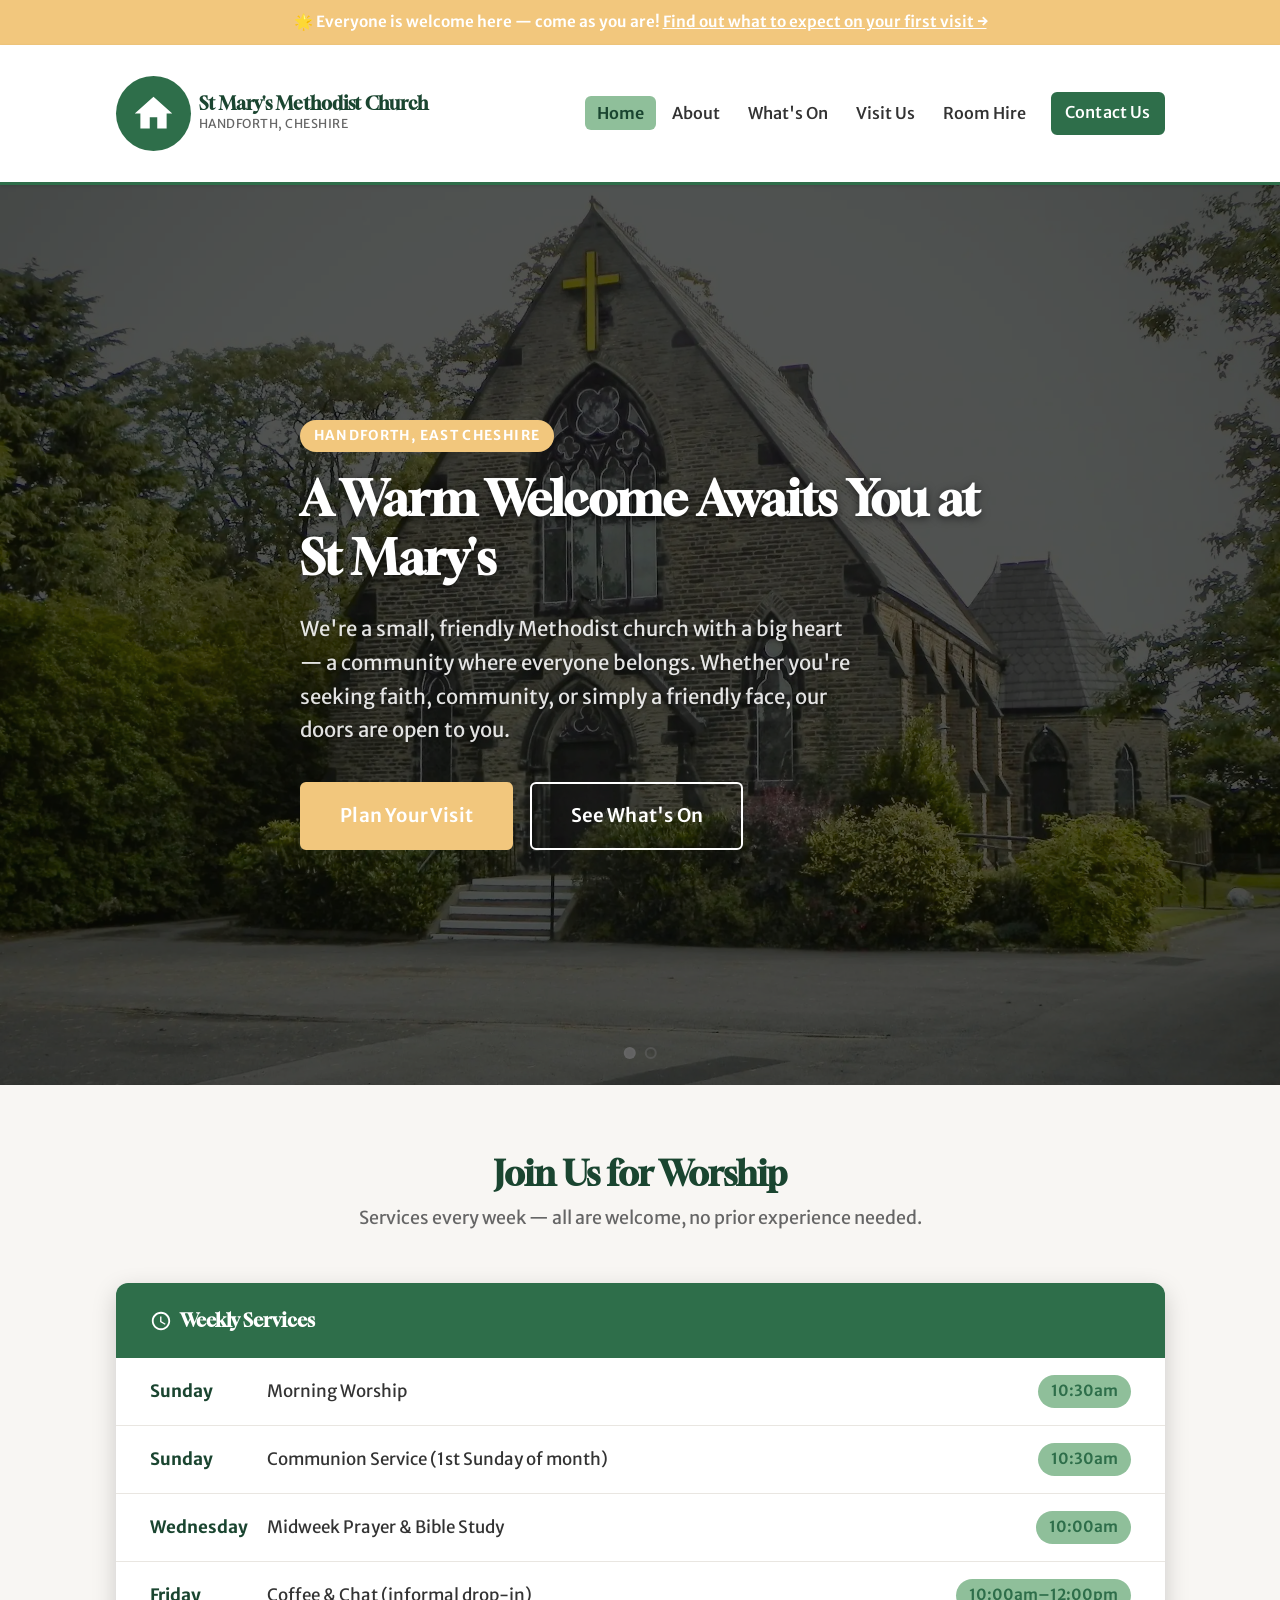
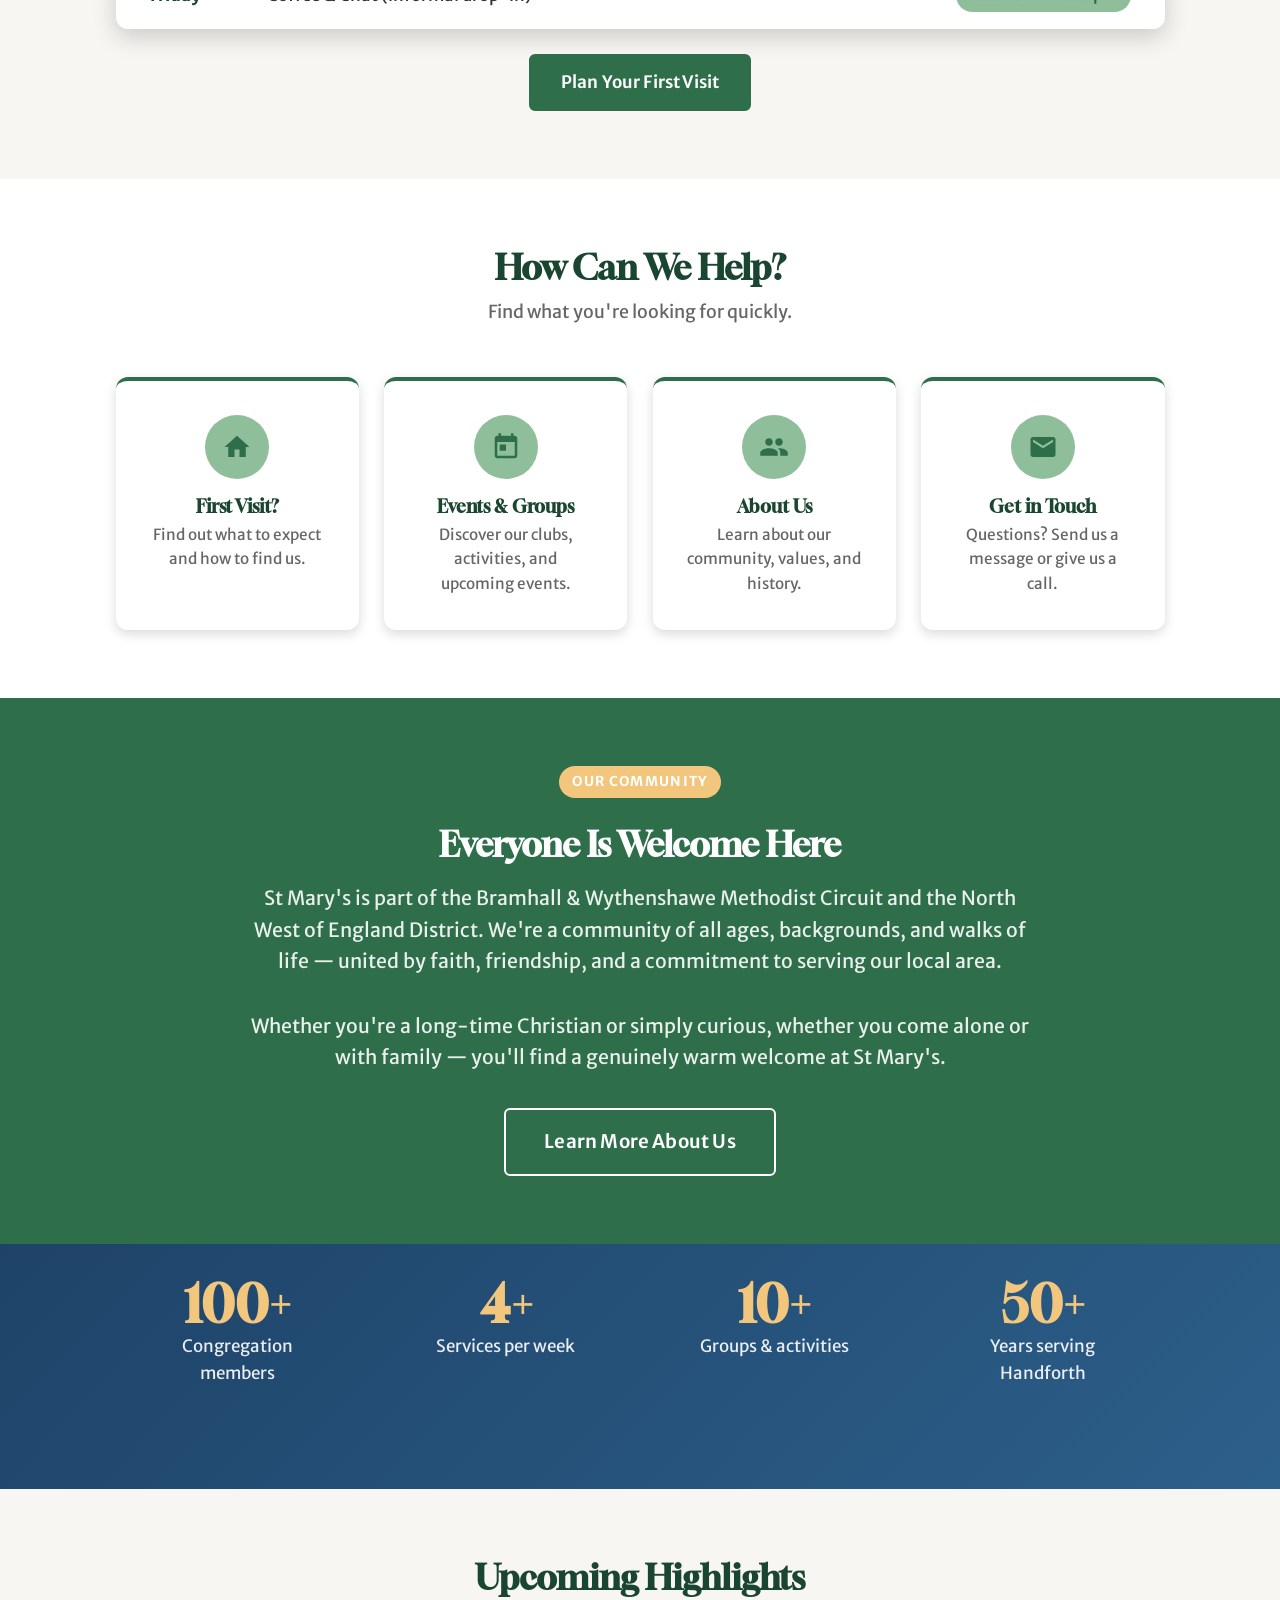
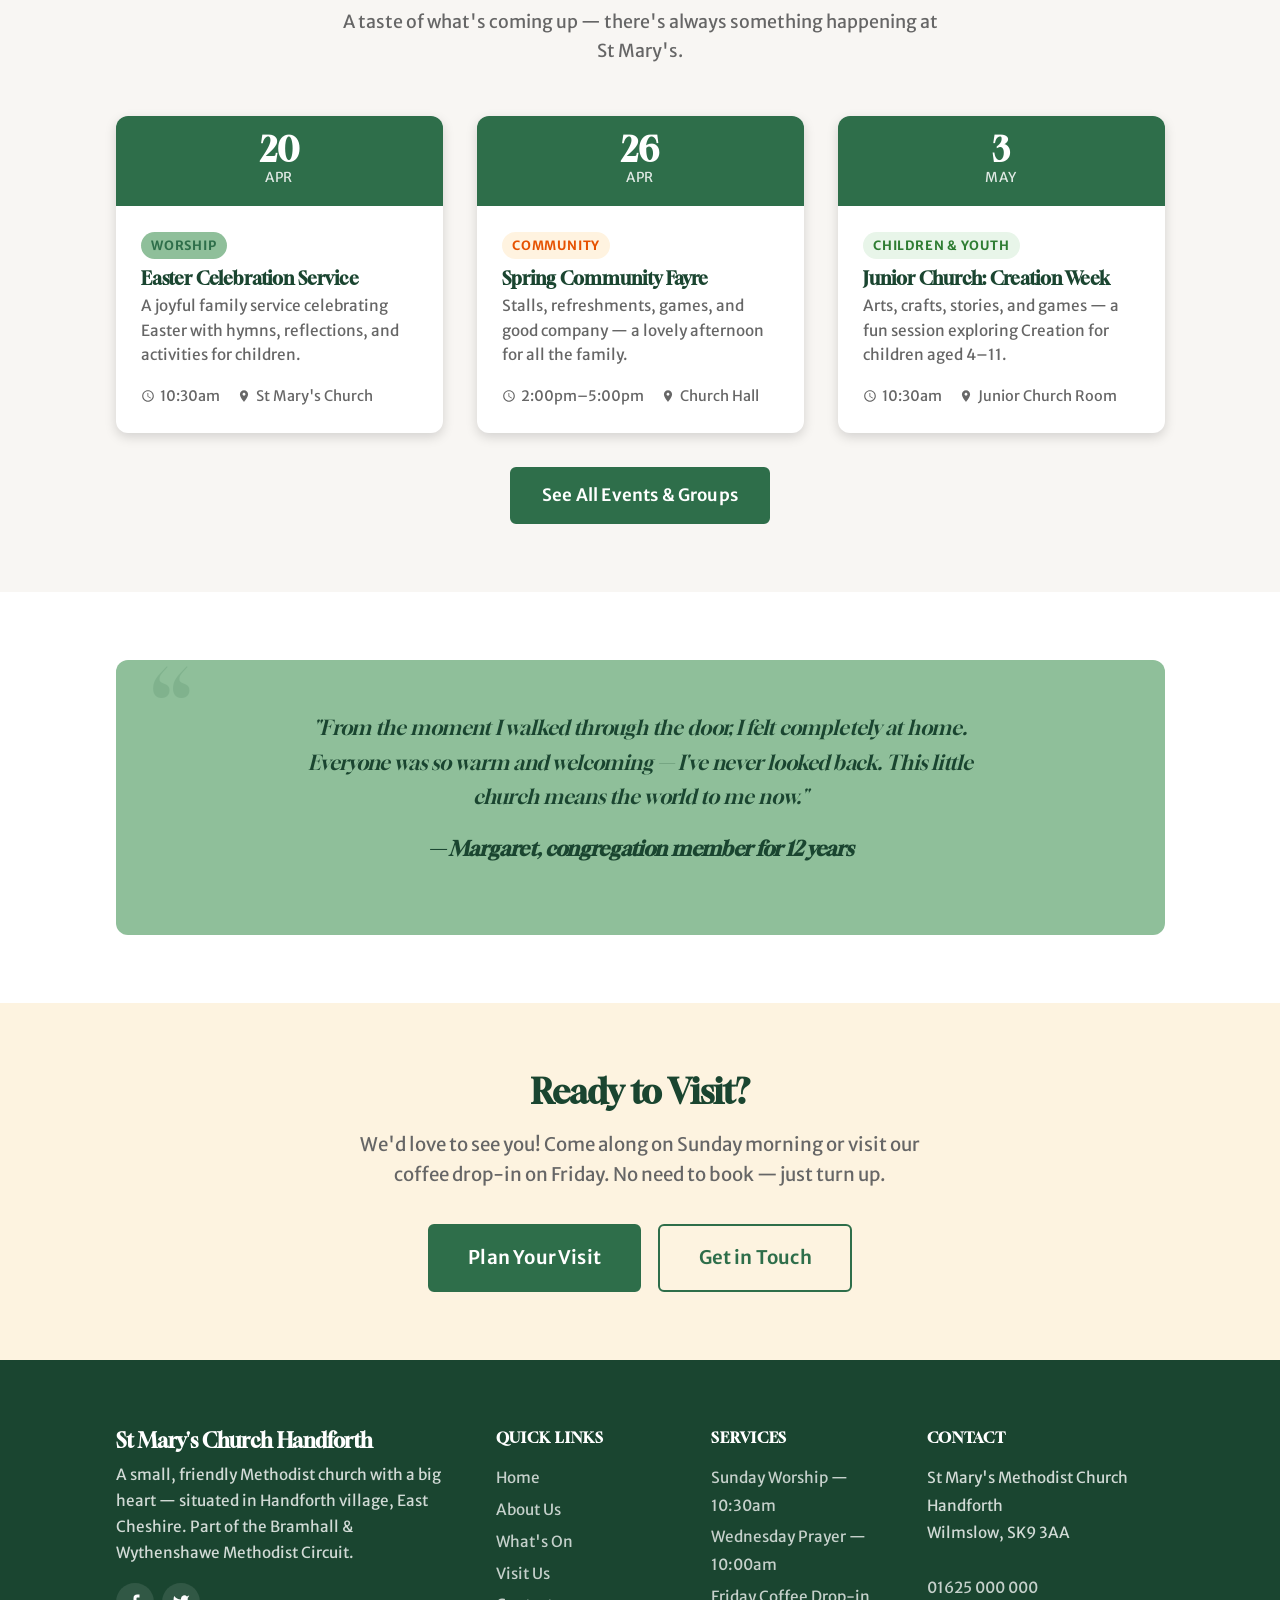
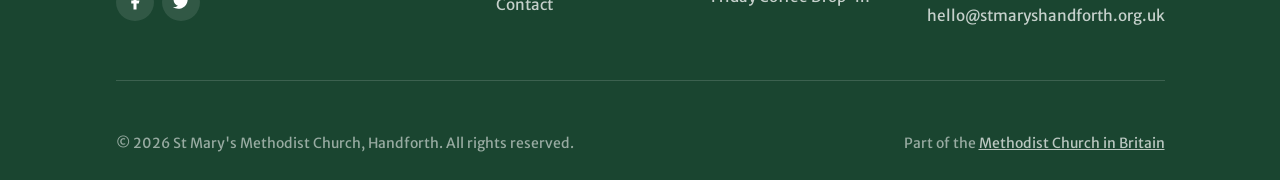
==== commit 7a103a8b: "Update README with website redesign details and technical documentation" ====
--- a/index.html
+++ b/index.html
@@ -1,13 +1,17 @@
 <!DOCTYPE html>
 <html lang="en-GB">
+
 <head>
   <meta charset="UTF-8">
   <meta name="viewport" content="width=device-width, initial-scale=1.0">
-  <meta name="description" content="Welcome to St Mary's Church Handforth — a warm, friendly Methodist church in East Cheshire. Join us for Sunday worship, community events, and more.">
-  <title>St Mary's Church Handforth | Welcome</title>
+  <meta name="description"
+    content="Welcome to St Mary's Church Handforth — a warm, friendly Methodist church in East Cheshire. Join us for Sunday worship, community events, and more.">
+  <title>St Mary's Methodist Church Handforth | Welcome</title>
+  <link rel="preconnect" href="https://fonts.googleapis.com">
+  <link rel="preconnect" href="https://fonts.gstatic.com" crossorigin>
   <link rel="stylesheet" href="css/style.css">
-  <link rel="preconnect" href="https://fonts.googleapis.com">
 </head>
+
 <body>
 
   <!-- Skip Link -->
@@ -25,12 +29,12 @@
       <a href="index.html" class="nav-brand" aria-label="St Mary's Church Handforth — Home">
         <div class="nav-brand-icon" aria-hidden="true">
           <svg viewBox="0 0 24 24" xmlns="http://www.w3.org/2000/svg" aria-hidden="true">
-            <path d="M12 2L4 9v11h5v-6h6v6h5V9L12 2zm0-2l10 9v13H2V9L12 0z" opacity="0"/>
-            <path d="M10 20v-6h4v6h5v-8h3L12 3 2 12h3v8z"/>
+            <path d="M12 2L4 9v11h5v-6h6v6h5V9L12 2zm0-2l10 9v13H2V9L12 0z" opacity="0" />
+            <path d="M10 20v-6h4v6h5v-8h3L12 3 2 12h3v8z" />
           </svg>
         </div>
         <div class="nav-brand-text">
-          <strong>St Mary's Church</strong>
+          <strong>St Mary's Methodist Church</strong>
           <span>Handforth, Cheshire</span>
         </div>
       </a>
@@ -46,7 +50,8 @@
         <li><a href="about.html">About</a></li>
         <li><a href="whats-on.html">What's On</a></li>
         <li><a href="visit.html">Visit Us</a></li>
-        <li><a href="contact.html" class="btn btn--primary nav-cta">Contact Us</a></li>
+        <li><a href="room-hire.html">Room Hire</a></li>
+        <li><a href="contact.html" class="btn btn--primary nav-cta" style="color: white;">Contact Us</a></li>
       </ul>
     </div>
   </nav>
@@ -55,8 +60,25 @@
   <main id="main-content">
 
     <!-- Hero Section -->
-    <section class="hero" aria-labelledby="hero-heading">
-      <div class="hero-bg" aria-hidden="true"></div>
+    <section id="hero" class="hero" aria-labelledby="hero-heading">
+      <div class="hero-wrap" aria-hidden="true"></div>
+      <div class="hero-carousel" role="region" aria-label="Church photo gallery">
+        <div class="carousel-slides">
+          <!-- Background Images -->
+          <img id="hero-img-1" src="img/StMarys-scaled 2.webp"
+            alt="St Mary's Church exterior with stone facade and golden cross" class="carousel-slide active" loading="eager" fetchpriority="high" />
+          <img id="hero-img-2" src="img/insidestmarys.webp"
+            alt="St Mary's Church interior with beautiful stained glass windows and ornate architecture"
+            class="carousel-slide" loading="eager" fetchpriority="high" />
+        </div>
+        
+        <div class="carousel-dots">
+          <button class="dot active" aria-label="View exterior photo" data-slide="0"></button>
+          <button class="dot" aria-label="View interior photo" data-slide="1"></button>
+        </div>
+      </div>
+
+      <!-- Foreground Content -->
       <div class="hero-content container">
         <div class="hero-eyebrow">Handforth, East Cheshire</div>
         <h1 id="hero-heading">A Warm Welcome Awaits You at St Mary's</h1>
@@ -83,7 +105,8 @@
         <div class="service-times-panel" role="region" aria-label="Service times">
           <div class="service-times-header">
             <svg viewBox="0 0 24 24" aria-hidden="true">
-              <path d="M12 2C6.48 2 2 6.48 2 12s4.48 10 10 10 10-4.48 10-10S17.52 2 12 2zm0 18c-4.41 0-8-3.59-8-8s3.59-8 8-8 8 3.59 8 8-3.59 8-8 8zm.5-13H11v6l5.25 3.15.75-1.23-4.5-2.67V7z"/>
+              <path
+                d="M12 2C6.48 2 2 6.48 2 12s4.48 10 10 10 10-4.48 10-10S17.52 2 12 2zm0 18c-4.41 0-8-3.59-8-8s3.59-8 8-8 8 3.59 8 8-3.59 8-8 8zm.5-13H11v6l5.25 3.15.75-1.23-4.5-2.67V7z" />
             </svg>
             <h3>Weekly Services</h3>
           </div>
@@ -126,7 +149,7 @@
           <a href="visit.html" class="quick-link-card">
             <div class="quick-link-icon" aria-hidden="true">
               <svg viewBox="0 0 24 24">
-                <path d="M10 20v-6h4v6h5v-8h3L12 3 2 12h3v8z"/>
+                <path d="M10 20v-6h4v6h5v-8h3L12 3 2 12h3v8z" />
               </svg>
             </div>
             <h3>First Visit?</h3>
@@ -135,7 +158,8 @@
           <a href="whats-on.html" class="quick-link-card">
             <div class="quick-link-icon" aria-hidden="true">
               <svg viewBox="0 0 24 24">
-                <path d="M19 3h-1V1h-2v2H8V1H6v2H5c-1.11 0-2 .9-2 2v14c0 1.1.89 2 2 2h14c1.1 0 2-.9 2-2V5c0-1.1-.9-2-2-2zm0 16H5V8h14v11zM7 10h5v5H7z"/>
+                <path
+                  d="M19 3h-1V1h-2v2H8V1H6v2H5c-1.11 0-2 .9-2 2v14c0 1.1.89 2 2 2h14c1.1 0 2-.9 2-2V5c0-1.1-.9-2-2-2zm0 16H5V8h14v11zM7 10h5v5H7z" />
               </svg>
             </div>
             <h3>Events &amp; Groups</h3>
@@ -144,7 +168,8 @@
           <a href="about.html" class="quick-link-card">
             <div class="quick-link-icon" aria-hidden="true">
               <svg viewBox="0 0 24 24">
-                <path d="M16 11c1.66 0 2.99-1.34 2.99-3S17.66 5 16 5c-1.66 0-3 1.34-3 3s1.34 3 3 3zm-8 0c1.66 0 2.99-1.34 2.99-3S9.66 5 8 5C6.34 5 5 6.34 5 8s1.34 3 3 3zm0 2c-2.33 0-7 1.17-7 3.5V19h14v-2.5c0-2.33-4.67-3.5-7-3.5zm8 0c-.29 0-.62.02-.97.05 1.16.84 1.97 1.97 1.97 3.45V19h6v-2.5c0-2.33-4.67-3.5-7-3.5z"/>
+                <path
+                  d="M16 11c1.66 0 2.99-1.34 2.99-3S17.66 5 16 5c-1.66 0-3 1.34-3 3s1.34 3 3 3zm-8 0c1.66 0 2.99-1.34 2.99-3S9.66 5 8 5C6.34 5 5 6.34 5 8s1.34 3 3 3zm0 2c-2.33 0-7 1.17-7 3.5V19h14v-2.5c0-2.33-4.67-3.5-7-3.5zm8 0c-.29 0-.62.02-.97.05 1.16.84 1.97 1.97 1.97 3.45V19h6v-2.5c0-2.33-4.67-3.5-7-3.5z" />
               </svg>
             </div>
             <h3>About Us</h3>
@@ -153,7 +178,8 @@
           <a href="contact.html" class="quick-link-card">
             <div class="quick-link-icon" aria-hidden="true">
               <svg viewBox="0 0 24 24">
-                <path d="M20 4H4c-1.1 0-2 .9-2 2v12c0 1.1.9 2 2 2h16c1.1 0 2-.9 2-2V6c0-1.1-.9-2-2-2zm0 4l-8 5-8-5V6l8 5 8-5v2z"/>
+                <path
+                  d="M20 4H4c-1.1 0-2 .9-2 2v12c0 1.1.9 2 2 2h16c1.1 0 2-.9 2-2V6c0-1.1-.9-2-2-2zm0 4l-8 5-8-5V6l8 5 8-5v2z" />
               </svg>
             </div>
             <h3>Get in Touch</h3>
@@ -167,7 +193,8 @@
     <section class="section section--primary" aria-labelledby="welcome-heading">
       <div class="container">
         <div style="max-width:800px; margin:0 auto; text-align:center;">
-          <div class="hero-eyebrow" style="background-color:var(--colour-accent); margin-bottom:1.5rem;">Our Community</div>
+          <div class="hero-eyebrow" style="background-color:var(--colour-accent); margin-bottom:1.5rem;">Our Community
+          </div>
           <h2 id="welcome-heading">Everyone Is Welcome Here</h2>
           <p style="font-size:1.15rem; color:rgba(255,255,255,0.9); margin-top:1rem; margin-bottom:2rem;">
             St Mary's is part of the Bramhall &amp; Wythenshawe Methodist Circuit and the North West of England
@@ -184,7 +211,9 @@
     </section>
 
     <!-- Community Stats -->
-    <section class="section section--primary" style="padding-top:0; background: linear-gradient(135deg, #1e4368 0%, #2c5f8a 100%);" aria-label="Community highlights">
+    <section class="section section--primary"
+      style="padding-top:0; background: linear-gradient(135deg, #1e4368 0%, #2c5f8a 100%);"
+      aria-label="Community highlights">
       <div class="container">
         <div class="grid-4">
           <div class="stat-item">
@@ -224,14 +253,21 @@
             <div class="event-card-body">
               <span class="event-tag event-tag--worship">Worship</span>
               <h3>Easter Celebration Service</h3>
-              <p style="color:var(--colour-text-muted); font-size:0.9rem;">A joyful family service celebrating Easter with hymns, reflections, and activities for children.</p>
+              <p style="color:var(--colour-text-muted); font-size:0.9rem;">A joyful family service celebrating Easter
+                with hymns, reflections, and activities for children.</p>
               <div class="event-meta">
                 <span>
-                  <svg viewBox="0 0 24 24"><path d="M12 2C6.48 2 2 6.48 2 12s4.48 10 10 10 10-4.48 10-10S17.52 2 12 2zm0 18c-4.41 0-8-3.59-8-8s3.59-8 8-8 8 3.59 8 8-3.59 8-8 8zm.5-13H11v6l5.25 3.15.75-1.23-4.5-2.67V7z"/></svg>
+                  <svg viewBox="0 0 24 24">
+                    <path
+                      d="M12 2C6.48 2 2 6.48 2 12s4.48 10 10 10 10-4.48 10-10S17.52 2 12 2zm0 18c-4.41 0-8-3.59-8-8s3.59-8 8-8 8 3.59 8 8-3.59 8-8 8zm.5-13H11v6l5.25 3.15.75-1.23-4.5-2.67V7z" />
+                  </svg>
                   10:30am
                 </span>
                 <span>
-                  <svg viewBox="0 0 24 24"><path d="M12 2C8.13 2 5 5.13 5 9c0 5.25 7 13 7 13s7-7.75 7-13c0-3.87-3.13-7-7-7zm0 9.5c-1.38 0-2.5-1.12-2.5-2.5s1.12-2.5 2.5-2.5 2.5 1.12 2.5 2.5-1.12 2.5-2.5 2.5z"/></svg>
+                  <svg viewBox="0 0 24 24">
+                    <path
+                      d="M12 2C8.13 2 5 5.13 5 9c0 5.25 7 13 7 13s7-7.75 7-13c0-3.87-3.13-7-7-7zm0 9.5c-1.38 0-2.5-1.12-2.5-2.5s1.12-2.5 2.5-2.5 2.5 1.12 2.5 2.5-1.12 2.5-2.5 2.5z" />
+                  </svg>
                   St Mary's Church
                 </span>
               </div>
@@ -246,14 +282,21 @@
             <div class="event-card-body">
               <span class="event-tag event-tag--community">Community</span>
               <h3>Spring Community Fayre</h3>
-              <p style="color:var(--colour-text-muted); font-size:0.9rem;">Stalls, refreshments, games, and good company — a lovely afternoon for all the family.</p>
+              <p style="color:var(--colour-text-muted); font-size:0.9rem;">Stalls, refreshments, games, and good company
+                — a lovely afternoon for all the family.</p>
               <div class="event-meta">
                 <span>
-                  <svg viewBox="0 0 24 24"><path d="M12 2C6.48 2 2 6.48 2 12s4.48 10 10 10 10-4.48 10-10S17.52 2 12 2zm0 18c-4.41 0-8-3.59-8-8s3.59-8 8-8 8 3.59 8 8-3.59 8-8 8zm.5-13H11v6l5.25 3.15.75-1.23-4.5-2.67V7z"/></svg>
+                  <svg viewBox="0 0 24 24">
+                    <path
+                      d="M12 2C6.48 2 2 6.48 2 12s4.48 10 10 10 10-4.48 10-10S17.52 2 12 2zm0 18c-4.41 0-8-3.59-8-8s3.59-8 8-8 8 3.59 8 8-3.59 8-8 8zm.5-13H11v6l5.25 3.15.75-1.23-4.5-2.67V7z" />
+                  </svg>
                   2:00pm–5:00pm
                 </span>
                 <span>
-                  <svg viewBox="0 0 24 24"><path d="M12 2C8.13 2 5 5.13 5 9c0 5.25 7 13 7 13s7-7.75 7-13c0-3.87-3.13-7-7-7zm0 9.5c-1.38 0-2.5-1.12-2.5-2.5s1.12-2.5 2.5-2.5 2.5 1.12 2.5 2.5-1.12 2.5-2.5 2.5z"/></svg>
+                  <svg viewBox="0 0 24 24">
+                    <path
+                      d="M12 2C8.13 2 5 5.13 5 9c0 5.25 7 13 7 13s7-7.75 7-13c0-3.87-3.13-7-7-7zm0 9.5c-1.38 0-2.5-1.12-2.5-2.5s1.12-2.5 2.5-2.5 2.5 1.12 2.5 2.5-1.12 2.5-2.5 2.5z" />
+                  </svg>
                   Church Hall
                 </span>
               </div>
@@ -268,14 +311,21 @@
             <div class="event-card-body">
               <span class="event-tag event-tag--youth">Children &amp; Youth</span>
               <h3>Junior Church: Creation Week</h3>
-              <p style="color:var(--colour-text-muted); font-size:0.9rem;">Arts, crafts, stories, and games — a fun session exploring Creation for children aged 4–11.</p>
+              <p style="color:var(--colour-text-muted); font-size:0.9rem;">Arts, crafts, stories, and games — a fun
+                session exploring Creation for children aged 4–11.</p>
               <div class="event-meta">
                 <span>
-                  <svg viewBox="0 0 24 24"><path d="M12 2C6.48 2 2 6.48 2 12s4.48 10 10 10 10-4.48 10-10S17.52 2 12 2zm0 18c-4.41 0-8-3.59-8-8s3.59-8 8-8 8 3.59 8 8-3.59 8-8 8zm.5-13H11v6l5.25 3.15.75-1.23-4.5-2.67V7z"/></svg>
+                  <svg viewBox="0 0 24 24">
+                    <path
+                      d="M12 2C6.48 2 2 6.48 2 12s4.48 10 10 10 10-4.48 10-10S17.52 2 12 2zm0 18c-4.41 0-8-3.59-8-8s3.59-8 8-8 8 3.59 8 8-3.59 8-8 8zm.5-13H11v6l5.25 3.15.75-1.23-4.5-2.67V7z" />
+                  </svg>
                   10:30am
                 </span>
                 <span>
-                  <svg viewBox="0 0 24 24"><path d="M12 2C8.13 2 5 5.13 5 9c0 5.25 7 13 7 13s7-7.75 7-13c0-3.87-3.13-7-7-7zm0 9.5c-1.38 0-2.5-1.12-2.5-2.5s1.12-2.5 2.5-2.5 2.5 1.12 2.5 2.5-1.12 2.5-2.5 2.5z"/></svg>
+                  <svg viewBox="0 0 24 24">
+                    <path
+                      d="M12 2C8.13 2 5 5.13 5 9c0 5.25 7 13 7 13s7-7.75 7-13c0-3.87-3.13-7-7-7zm0 9.5c-1.38 0-2.5-1.12-2.5-2.5s1.12-2.5 2.5-2.5 2.5 1.12 2.5 2.5-1.12 2.5-2.5 2.5z" />
+                  </svg>
                   Junior Church Room
                 </span>
               </div>
@@ -294,7 +344,8 @@
       <div class="container">
         <h2 id="quote-heading" class="visually-hidden">What our community says</h2>
         <div class="quote-block">
-          <p>"From the moment I walked through the door, I felt completely at home. Everyone was so warm and welcoming — I've never looked back. This little church means the world to me now."</p>
+          <p>"From the moment I walked through the door, I felt completely at home. Everyone was so warm and welcoming —
+            I've never looked back. This little church means the world to me now."</p>
           <p class="quote-attribution">— Margaret, congregation member for 12 years</p>
         </div>
       </div>
@@ -323,13 +374,19 @@
       <div class="footer-grid">
         <div class="footer-brand">
           <h3>St Mary's Church Handforth</h3>
-          <p>A small, friendly Methodist church with a big heart — situated in Handforth village, East Cheshire. Part of the Bramhall &amp; Wythenshawe Methodist Circuit.</p>
+          <p>A small, friendly Methodist church with a big heart — situated in Handforth village, East Cheshire. Part of
+            the Bramhall &amp; Wythenshawe Methodist Circuit.</p>
           <div class="footer-social" aria-label="Social media links">
             <a href="#" aria-label="Facebook" title="Visit our Facebook page">
-              <svg viewBox="0 0 24 24" aria-hidden="true"><path d="M18 2h-3a5 5 0 00-5 5v3H7v4h3v8h4v-8h3l1-4h-4V7a1 1 0 011-1h3z"/></svg>
+              <svg viewBox="0 0 24 24" aria-hidden="true">
+                <path d="M18 2h-3a5 5 0 00-5 5v3H7v4h3v8h4v-8h3l1-4h-4V7a1 1 0 011-1h3z" />
+              </svg>
             </a>
             <a href="#" aria-label="Twitter / X" title="Follow us on Twitter">
-              <svg viewBox="0 0 24 24" aria-hidden="true"><path d="M23 3a10.9 10.9 0 01-3.14 1.53 4.48 4.48 0 00-7.86 3v1A10.66 10.66 0 013 4s-4 9 5 13a11.64 11.64 0 01-7 2c9 5 20 0 20-11.5a4.5 4.5 0 00-.08-.83A7.72 7.72 0 0023 3z"/></svg>
+              <svg viewBox="0 0 24 24" aria-hidden="true">
+                <path
+                  d="M23 3a10.9 10.9 0 01-3.14 1.53 4.48 4.48 0 00-7.86 3v1A10.66 10.66 0 013 4s-4 9 5 13a11.64 11.64 0 01-7 2c9 5 20 0 20-11.5a4.5 4.5 0 00-.08-.83A7.72 7.72 0 0023 3z" />
+              </svg>
             </a>
           </div>
         </div>
@@ -364,7 +421,8 @@
       </div>
       <div class="footer-bottom">
         <p>© <span id="footer-year">2025</span> St Mary's Methodist Church, Handforth. All rights reserved.</p>
-        <p>Part of the <a href="https://www.methodist.org.uk" style="color:rgba(255,255,255,0.7);" target="_blank" rel="noopener noreferrer">Methodist Church in Britain</a></p>
+        <p>Part of the <a href="https://www.methodist.org.uk" style="color:rgba(255,255,255,0.7);" target="_blank"
+            rel="noopener noreferrer">Methodist Church in Britain</a></p>
       </div>
     </div>
   </footer>
@@ -374,4 +432,5 @@
     document.getElementById('footer-year').textContent = new Date().getFullYear();
   </script>
 </body>
-</html>
+
+</html>
--- a/css/style.css
+++ b/css/style.css
@@ -2,16 +2,19 @@
    St Mary's Church Handforth - Main Stylesheet
    ========================================================================== */
 
+/* Google Fonts Import */
+@import url('https://fonts.googleapis.com/css2?family=Gloock&family=Merriweather+Sans:wght@400;500;600;700&display=swap');
+
 /* --------------------------------------------------------------------------
    CSS Custom Properties (Design Tokens)
    -------------------------------------------------------------------------- */
 :root {
   /* Colours */
-  --colour-primary:     #2c5f8a;   /* Deep church blue */
-  --colour-primary-dk:  #1e4368;
-  --colour-primary-lt:  #e8f1f8;
-  --colour-accent:      #c9973a;   /* Warm gold */
-  --colour-accent-lt:   #f5e9d5;
+  --colour-primary:     #2E6E4A;   /* Amazon Green */
+  --colour-primary-dk:  #1a4530;   /* Dark green */
+  --colour-primary-lt:  #8FBF9A;   /* Summer Green */
+  --colour-accent:      #F2C77D;   /* Golden Sand */
+  --colour-accent-lt:   #fdf3e0;
   --colour-white:       #ffffff;
   --colour-off-white:   #f8f6f3;
   --colour-light-grey:  #e9e6e1;
@@ -21,10 +24,14 @@
   --colour-text-muted:  #666666;
   --colour-success:     #2e7d32;
   --colour-error:       #c62828;
+  --colour-amazon:      #2E6E4A;
+  --colour-summer-green: #8FBF9A;
+  --colour-golden-sand: #F2C77D;
+  --colour-danube:      #6B9CD6;
 
   /* Typography */
-  --font-heading:  'Georgia', 'Times New Roman', serif;
-  --font-body:     'Segoe UI', Arial, Helvetica, sans-serif;
+  --font-heading:  'Gloock', 'Georgia', 'Times New Roman', serif;
+  --font-body:     'Merriweather Sans', 'Segoe UI', Arial, Helvetica, sans-serif;
 
   /* Spacing */
   --space-xs:   0.25rem;
@@ -37,7 +44,7 @@
 
   /* Sizes */
   --max-width:          1100px;
-  --nav-height:         70px;
+  --nav-height:         140px;
   --border-radius:      6px;
   --border-radius-lg:   12px;
 
@@ -323,8 +330,8 @@
 }
 
 .nav-brand-icon {
-  width: 40px;
-  height: 40px;
+  width: 75px;
+  height: 75px;
   background-color: var(--colour-primary);
   border-radius: 50%;
   display: flex;
@@ -334,8 +341,8 @@
 }
 
 .nav-brand-icon svg {
-  width: 22px;
-  height: 22px;
+  width: 45px;
+  height: 45px;
   fill: var(--colour-white);
 }
 
@@ -483,7 +490,7 @@
    -------------------------------------------------------------------------- */
 .hero {
   position: relative;
-  min-height: 520px;
+  min-height: 900px;
   display: flex;
   align-items: center;
   background-color: var(--colour-primary-dk);
@@ -520,7 +527,7 @@
 
 .hero-content {
   position: relative;
-  z-index: 1;
+  z-index: 10;
   max-width: var(--max-width);
   margin: 0 auto;
   padding: var(--space-3xl) var(--space-lg);
@@ -544,6 +551,7 @@
   color: var(--colour-white);
   max-width: 680px;
   margin-bottom: var(--space-lg);
+  text-shadow: 0 2px 8px rgba(0, 0, 0, 0.6);
 }
 
 .hero-subtitle {
@@ -552,12 +560,80 @@
   max-width: 560px;
   margin-bottom: var(--space-xl);
   line-height: 1.65;
+  text-shadow: 0 1px 4px rgba(0, 0, 0, 0.5);
 }
 
 .hero-actions {
   display: flex;
   gap: var(--space-md);
   flex-wrap: wrap;
+}
+
+/* Hero Carousel */
+.hero-carousel {
+  position: absolute;
+  inset: 0;
+  z-index: 0;
+  overflow: hidden;
+}
+
+.hero-carousel::before {
+  content: '';
+  position: absolute;
+  inset: 0;
+  background-color: rgba(0, 0, 0, 0.6);
+  z-index: 5;
+}
+
+.carousel-slides {
+  position: relative;
+  width: 100%;
+  height: 100%;
+}
+
+.carousel-slide {
+  position: absolute;
+  inset: 0;
+  width: 100%;
+  height: 100%;
+  object-fit: cover;
+  object-position: center;
+  opacity: 0;
+  transition: opacity 0.8s ease-in-out;
+}
+
+.carousel-slide.active {
+  opacity: 0.85;
+}
+
+.carousel-dots {
+  position: absolute;
+  bottom: var(--space-lg);
+  left: 50%;
+  transform: translateX(-50%);
+  z-index: 2;
+  display: flex;
+  gap: var(--space-sm);
+}
+
+.dot {
+  width: 12px;
+  height: 12px;
+  border-radius: 50%;
+  border: 2px solid rgba(255,255,255,0.5);
+  background-color: transparent;
+  cursor: pointer;
+  transition: background-color 0.3s ease, border-color 0.3s ease;
+  padding: 0;
+}
+
+.dot:hover {
+  border-color: rgba(255,255,255,0.8);
+}
+
+.dot.active {
+  background-color: rgba(255,255,255,0.9);
+  border-color: rgba(255,255,255,0.9);
 }
 
 /* Page Hero (smaller, for inner pages) */
